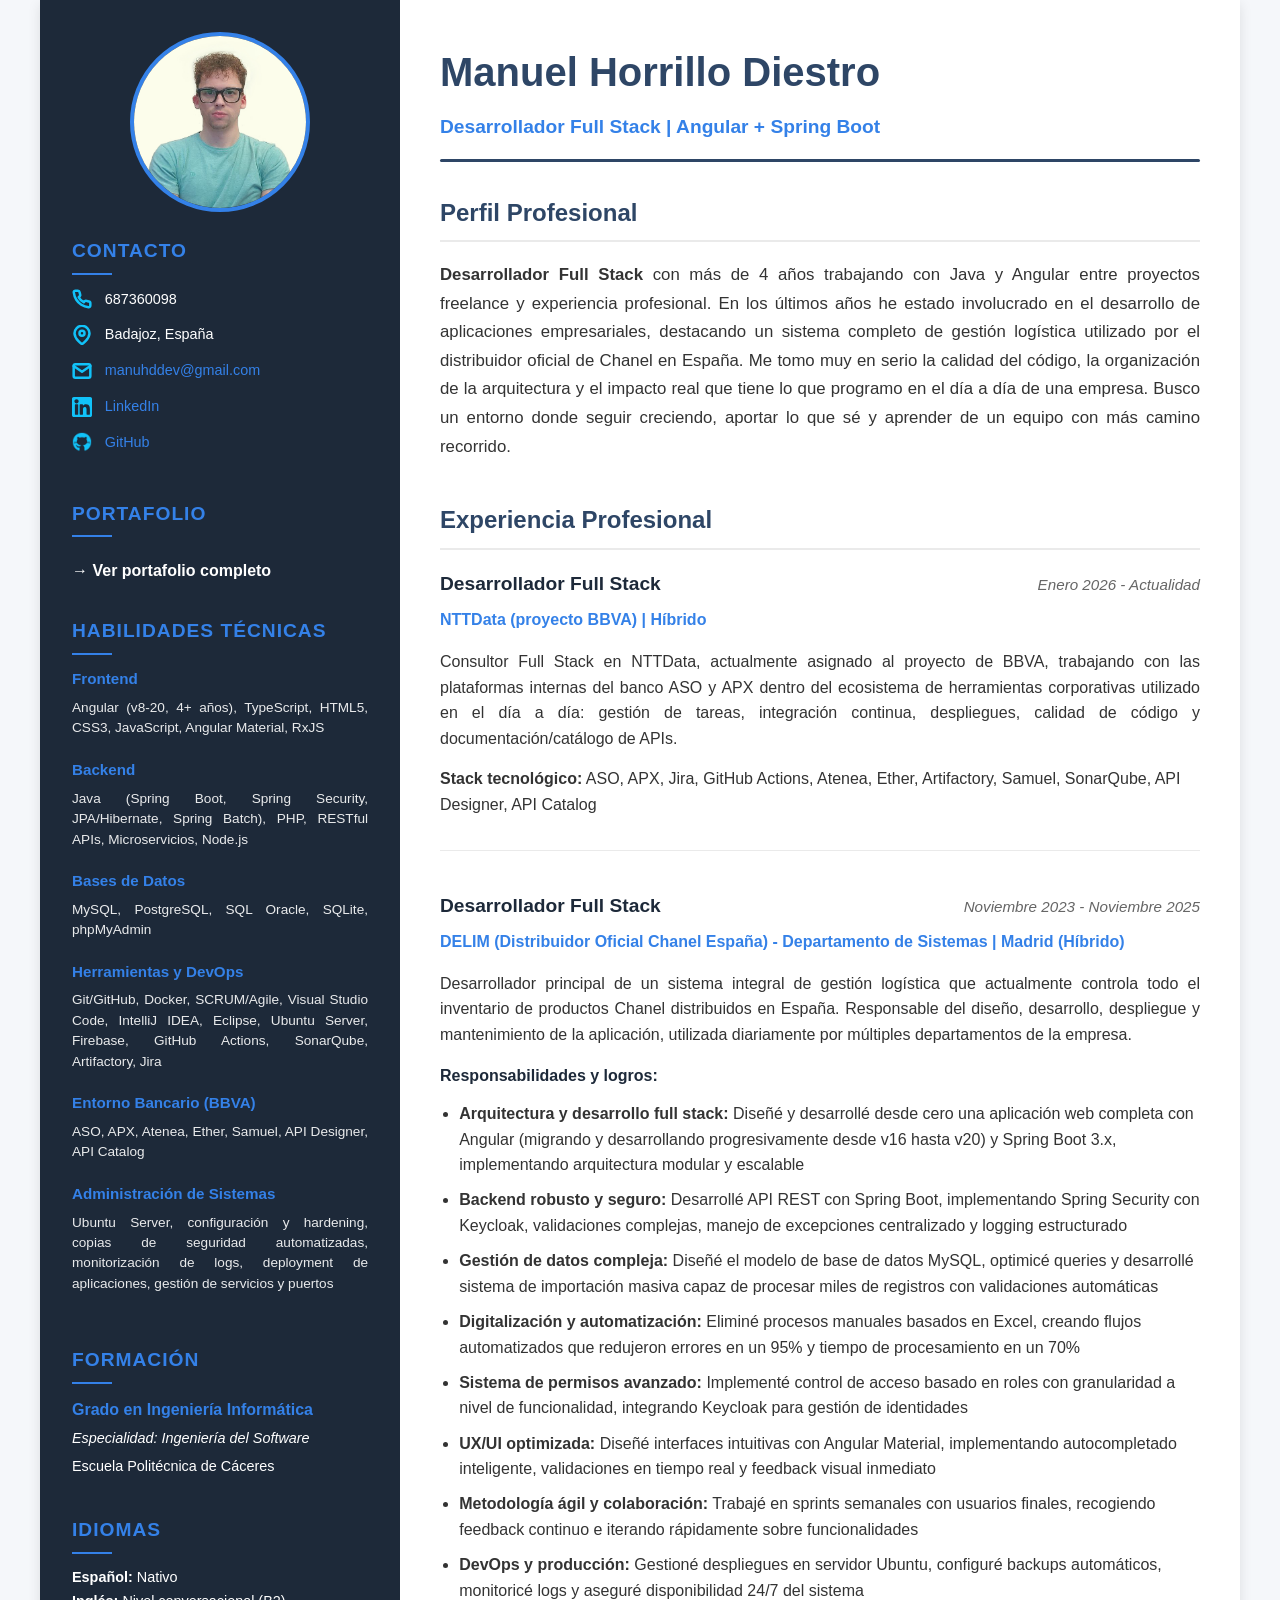
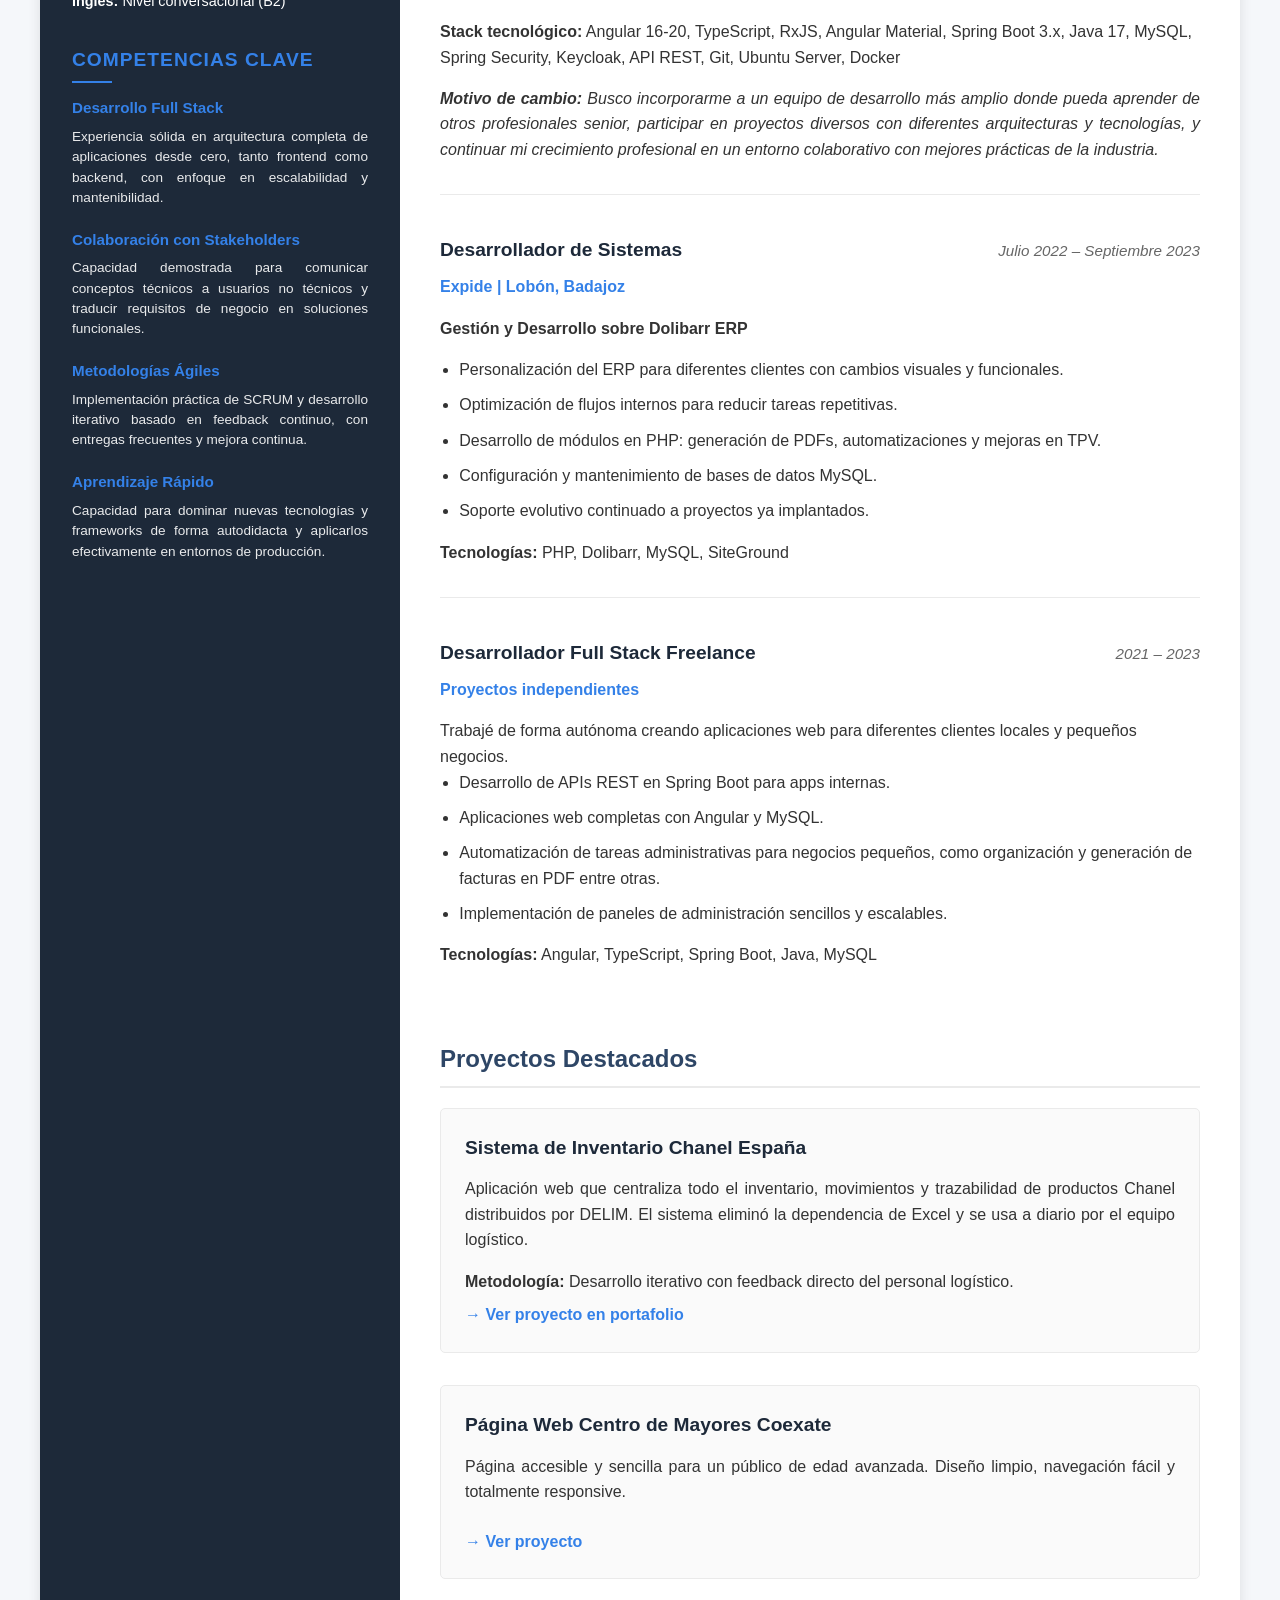
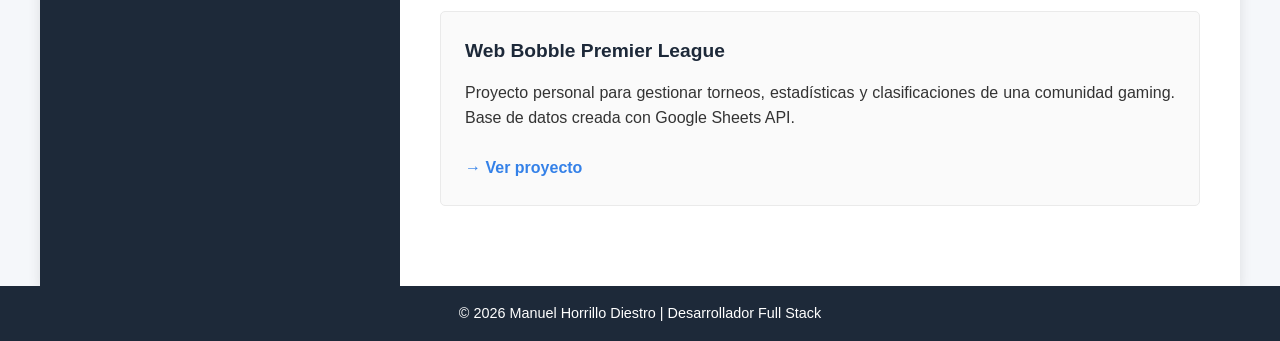
==== index.html @ 4d1f0d3f "chore: añadir experiencia actual en NTTData (proyecto BBVA) Co-Authored-By: Claude Sonnet 5 <noreply" ====
<!DOCTYPE html>
<html lang="es">
<head>
    <meta charset="UTF-8">
    <meta name="viewport" content="width=device-width, initial-scale=1.0">
    <title>Manuel Horrillo Diestro - Desarrollador Full Stack</title>
    <link rel="stylesheet" href="styles.css">
</head>
<body>
    <div class="cv-container">
        <div class="sidebar">
            <img class="profile-img" src="imagenes/perfil.jpg" alt="Manuel Horrillo Diestro">
            
            <div class="sidebar-section">
                <h2 class="sidebar-heading">Contacto</h2>
                <div class="contact-item">
                    <object class="contact-icon" data="iconos/phone.svg" type="image/svg+xml"></object>
                    <span class="contact-text">687360098</span>
                </div>
                <div class="contact-item">
                    <object class="contact-icon" data="iconos/map-pin.svg" type="image/svg+xml"></object>
                    <span class="contact-text">Badajoz, España</span>
                </div>
                <div class="contact-item">
                    <object class="contact-icon" data="iconos/mail.svg" type="image/svg+xml"></object>
                    <a href="mailto:manuhddev@gmail.com" class="contact-text">manuhddev@gmail.com</a>
                </div>
                <div class="contact-item">
                    <object class="contact-icon" data="iconos/linkedin.svg" type="image/svg+xml"></object>
                    <a href="https://www.linkedin.com/in/manuel-horrillo-diestro-52015a373/" class="contact-text" target="_blank">LinkedIn</a>
                </div>
                <div class="contact-item">
                    <object class="contact-icon" data="iconos/icons8-github-50.png"></object>
                    <a href="https://github.com/ManuHDdev" class="contact-text" target="_blank">GitHub</a>
                </div>
                <!-- <div>
                    <a href="luisa.html">Maemia</a>
                </div> -->
            </div>

            <div class="sidebar-section">
                <h2 class="sidebar-heading">Portafolio</h2>
                <a class="portfolio-link" href="https://manuhddev.github.io/Portafolio/" target="_blank">→ Ver portafolio completo</a>
            </div>
            
            <div class="sidebar-section">
                <h2 class="sidebar-heading">Habilidades Técnicas</h2>
                <div class="skill-group">
                    <h4 class="skill-category">Frontend</h4>
                    <p class="skill-list">Angular (v8-20, 4+ años), TypeScript, HTML5, CSS3, JavaScript, Angular Material, RxJS</p>
                </div>
                <div class="skill-group">
                    <h4 class="skill-category">Backend</h4>
                    <p class="skill-list">Java (Spring Boot, Spring Security, JPA/Hibernate, Spring Batch), PHP, RESTful APIs, Microservicios, Node.js</p>
                </div>
                <div class="skill-group">
                    <h4 class="skill-category">Bases de Datos</h4>
                    <p class="skill-list">MySQL, PostgreSQL, SQL Oracle, SQLite, phpMyAdmin</p>
                </div>
                <div class="skill-group">
                    <h4 class="skill-category">Herramientas y DevOps</h4>
                    <p class="skill-list">Git/GitHub, Docker, SCRUM/Agile, Visual Studio Code, IntelliJ IDEA, Eclipse, Ubuntu Server, Firebase, GitHub Actions, SonarQube, Artifactory, Jira</p>
                </div>
                <div class="skill-group">
                    <h4 class="skill-category">Entorno Bancario (BBVA)</h4>
                    <p class="skill-list">ASO, APX, Atenea, Ether, Samuel, API Designer, API Catalog</p>
                </div>
                <div class="skill-group">
                    <h4 class="skill-category">Administración de Sistemas</h4>
                    <p class="skill-list">Ubuntu Server, configuración y hardening, copias de seguridad automatizadas, monitorización de logs, deployment de aplicaciones, gestión de servicios y puertos</p>
                </div>
            </div>
            
            <div class="sidebar-section">
                <h2 class="sidebar-heading">Formación</h2>
                <h4 class="education-title">Grado en Ingeniería Informática</h4>
                <p class="education-specialty">Especialidad: Ingeniería del Software</p>
                <p class="education-institution">Escuela Politécnica de Cáceres</p>
                <!-- <p class="education-year">2020 - 2024</p> -->
            </div>
            
            <div class="sidebar-section">
                <h2 class="sidebar-heading">Idiomas</h2>
                <p class="contact-text"><strong>Español:</strong> Nativo</p>
                <p class="contact-text"><strong>Inglés:</strong> Nivel conversacional (B2)</p>
            </div>
            
            <div class="sidebar-section">
                <h2 class="sidebar-heading">Competencias clave</h2>
                <div class="skill-group">
                    <h4 class="skill-category">Desarrollo Full Stack</h4>
                    <p class="skill-list">Experiencia sólida en arquitectura completa de aplicaciones desde cero, tanto frontend como backend, con enfoque en escalabilidad y mantenibilidad.</p>
                </div>
                <div class="skill-group">
                    <h4 class="skill-category">Colaboración con Stakeholders</h4>
                    <p class="skill-list">Capacidad demostrada para comunicar conceptos técnicos a usuarios no técnicos y traducir requisitos de negocio en soluciones funcionales.</p>
                </div>
                <div class="skill-group salto">
                    <h4 class="skill-category">Metodologías Ágiles</h4>
                    <p class="skill-list">Implementación práctica de SCRUM y desarrollo iterativo basado en feedback continuo, con entregas frecuentes y mejora continua.</p>
                </div>
                <div class="skill-group">
                    <h4 class="skill-category">Aprendizaje Rápido</h4>
                    <p class="skill-list">Capacidad para dominar nuevas tecnologías y frameworks de forma autodidacta y aplicarlos efectivamente en entornos de producción.</p>
                </div>
            </div>
        </div>
        
        <div class="main-content">
            <div class="header-section">
                <h1 class="name-title">Manuel Horrillo Diestro</h1>
                <p class="job-title-main">Desarrollador Full Stack | Angular + Spring Boot</p>
                <div class="section-divider"></div>
            </div>
            
            <div class="main-section">
                <h2 class="section-title">Perfil Profesional</h2>
                <p class="profile-description">
                    <strong>Desarrollador Full Stack</strong> con más de 4 años trabajando con Java y Angular entre proyectos freelance y experiencia profesional. 
                    En los últimos años he estado involucrado en el desarrollo de aplicaciones empresariales, destacando un sistema completo de gestión logística utilizado por el distribuidor oficial de Chanel en España.
                    Me tomo muy en serio la calidad del código, la organización de la arquitectura y el impacto real que tiene lo que programo en el día a día de una empresa.
                    Busco un entorno donde seguir creciendo, aportar lo que sé y aprender de un equipo con más camino recorrido.
                </p>
            </div>
            
            <div class="main-section">
                <h2 class="section-title">Experiencia Profesional</h2>

                <div class="job-item">
                    <div class="job-header">
                        <h3 class="job-title">Desarrollador Full Stack</h3>
                        <span class="job-date">Enero 2026 - Actualidad</span>
                    </div>
                    <p class="job-company">NTTData (proyecto BBVA) | Híbrido</p>

                    <div class="job-description">
                        <p style="margin-bottom: 15px; text-align: justify;">
                            Consultor Full Stack en NTTData, actualmente asignado al proyecto de BBVA, trabajando con las plataformas internas del banco ASO y APX
                            dentro del ecosistema de herramientas corporativas utilizado en el día a día: gestión de tareas, integración continua, despliegues,
                            calidad de código y documentación/catálogo de APIs.
                        </p>

                        <div style="margin-top: 15px;">
                            <strong>Stack tecnológico:</strong> ASO, APX, Jira, GitHub Actions, Atenea, Ether, Artifactory, Samuel, SonarQube, API Designer, API Catalog
                        </div>
                    </div>
                </div>

                <div class="job-item">
                    <div class="job-header">
                        <h3 class="job-title">Desarrollador Full Stack</h3>
                        <span class="job-date">Noviembre 2023 - Noviembre 2025</span>
                    </div>
                    <p class="job-company">DELIM (Distribuidor Oficial Chanel España) - Departamento de Sistemas | Madrid (Híbrido)</p>
                    
                    <div class="job-description">
                        <p style="margin-bottom: 15px; text-align: justify;">
                            Desarrollador principal de un sistema integral de gestión logística que actualmente controla todo el inventario 
                            de productos Chanel distribuidos en España. Responsable del diseño, desarrollo, despliegue y mantenimiento 
                            de la aplicación, utilizada diariamente por múltiples departamentos de la empresa.
                        </p>
                        
                        <h4>Responsabilidades y logros:</h4>
                        <ul>
                            <li><strong>Arquitectura y desarrollo full stack:</strong> Diseñé y desarrollé desde cero una aplicación web completa con Angular (migrando y desarrollando progresivamente desde v16 hasta v20) y Spring Boot 3.x, implementando arquitectura modular y escalable</li>
                            <li><strong>Backend robusto y seguro:</strong> Desarrollé API REST con Spring Boot, implementando Spring Security con Keycloak, validaciones complejas, manejo de excepciones centralizado y logging estructurado</li>
                            <li><strong>Gestión de datos compleja:</strong> Diseñé el modelo de base de datos MySQL, optimicé queries y desarrollé sistema de importación masiva capaz de procesar miles de registros con validaciones automáticas</li>
                            <li><strong>Digitalización y automatización:</strong> Eliminé procesos manuales basados en Excel, creando flujos automatizados que redujeron errores en un 95% y tiempo de procesamiento en un 70%</li>
                            <li><strong>Sistema de permisos avanzado:</strong> Implementé control de acceso basado en roles con granularidad a nivel de funcionalidad, integrando Keycloak para gestión de identidades</li>
                            <li><strong>UX/UI optimizada:</strong> Diseñé interfaces intuitivas con Angular Material, implementando autocompletado inteligente, validaciones en tiempo real y feedback visual inmediato</li>
                            <li><strong>Metodología ágil y colaboración:</strong> Trabajé en sprints semanales con usuarios finales, recogiendo feedback continuo e iterando rápidamente sobre funcionalidades</li>
                            <li><strong>DevOps y producción:</strong> Gestioné despliegues en servidor Ubuntu, configuré backups automáticos, monitoricé logs y aseguré disponibilidad 24/7 del sistema</li>
                        </ul>
                        
                        <div style="margin-top: 15px;">
                            <strong>Stack tecnológico:</strong> Angular 16-20, TypeScript, RxJS, Angular Material, Spring Boot 3.x, Java 17, MySQL, 
                            Spring Security, Keycloak, API REST, Git, Ubuntu Server, Docker
                        </div>
                        
                        <p style="margin-top: 15px; font-style: italic; text-align: justify;">
                            <strong>Motivo de cambio:</strong> Busco incorporarme a un equipo de desarrollo más amplio donde pueda aprender de otros profesionales senior, 
                            participar en proyectos diversos con diferentes arquitecturas y tecnologías, y continuar mi crecimiento profesional en un entorno colaborativo 
                            con mejores prácticas de la industria.
                        </p>
                    </div>
                </div>

                

                <!-- EXPIDE -->
                <div class="job-item">
                    <div class="job-header">
                        <h3 class="job-title">Desarrollador de Sistemas</h3>
                        <span class="job-date">Julio 2022 – Septiembre 2023</span>
                    </div>
                    <p class="job-company">Expide | Lobón, Badajoz</p>
                    
                    <h4>Gestión y Desarrollo sobre Dolibarr ERP</h4>
                    <div class="job-description">
                        <ul>
                            <li>Personalización del ERP para diferentes clientes con cambios visuales y funcionales.</li>
                            <li>Optimización de flujos internos para reducir tareas repetitivas.</li>
                            <li>Desarrollo de módulos en PHP: generación de PDFs, automatizaciones y mejoras en TPV.</li>
                            <li>Configuración y mantenimiento de bases de datos MySQL.</li>
                            <li>Soporte evolutivo continuado a proyectos ya implantados.</li>
                        </ul>
                        
                        <p><strong>Tecnologías:</strong> PHP, Dolibarr, MySQL, SiteGround</p>
                    </div>
                </div>

                <!-- FREELANCE -->
                <div class="job-item">
                    <div class="job-header">
                        <h3 class="job-title">Desarrollador Full Stack Freelance</h3>
                        <span class="job-date">2021 – 2023</span>
                    </div>
                    <p class="job-company">Proyectos independientes</p>
                    
                    <div class="job-description">
                        <p>Trabajé de forma autónoma creando aplicaciones web para diferentes clientes locales y pequeños negocios.</p>
                        <ul>
                            <li>Desarrollo de APIs REST en Spring Boot para apps internas.</li>
                            <li>Aplicaciones web completas con Angular y MySQL.</li>
                            <li>Automatización de tareas administrativas para negocios pequeños, como organización y generación de facturas en PDF entre otras.</li>
                            <li>Implementación de paneles de administración sencillos y escalables.</li>
                        </ul>
                        
                        <p><strong>Tecnologías:</strong> Angular, TypeScript, Spring Boot, Java, MySQL</p>
                    </div>
                </div>
            </div>
            
            <div class="main-section">
                <h2 class="section-title">Proyectos Destacados</h2>
                
                <div class="project-item">
                    <h3 class="project-title">Sistema de Inventario Chanel España</h3>
                    <p class="project-description">
                        Aplicación web que centraliza todo el inventario, movimientos y trazabilidad de productos Chanel distribuidos por DELIM. 
                        El sistema eliminó la dependencia de Excel y se usa a diario por el equipo logístico.
                    </p>
                    <p>
                        <strong>Metodología:</strong> Desarrollo iterativo con feedback directo del personal logístico.
                    </p>
                    <a class="project-link" href="https://manuhddev.github.io/Portafolio/" target="_blank">→ Ver proyecto en portafolio</a>
                </div>
                
                <div class="project-item">
                    <h3 class="project-title">Página Web Centro de Mayores Coexate</h3>
                    <p class="project-description">
                        Página accesible y sencilla para un público de edad avanzada. Diseño limpio, navegación fácil y totalmente responsive.
                    </p>
                    <a class="project-link" href="https://coexate.web.app/" target="_blank">→ Ver proyecto</a>
                </div>
                
                <div class="project-item">
                    <h3 class="project-title">Web Bobble Premier League</h3>
                    <p class="project-description">
                        Proyecto personal para gestionar torneos, estadísticas y clasificaciones de una comunidad gaming. 
                        Base de datos creada con Google Sheets API.
                    </p>
                    <a class="project-link" href="https://bobblepremierleagueoficial.web.app" target="_blank">→ Ver proyecto</a>
                </div>
            </div>
        </div>
    </div>
    
    <div class="footer">
        <p>&copy; <script>document.write(new Date().getFullYear());</script> Manuel Horrillo Diestro | Desarrollador Full Stack</p>
    </div>
</body>
</html>
---- styles.css ----
/* Variables para colores y fuentes */
:root {
    --primary-color: #1d2939;
    --secondary-color: #3481e8;
    --text-color: #333;
    --light-text: #fff;
    --gray-text: #666;
    --accent-color: #2e4666;
    --highlight-bg: #e6f3ff;
    --highlight-border: #b3d9ff;
    --success-color: #22c55e;
    --border-radius: 5px;
    --box-shadow: 0 4px 12px rgba(0, 0, 0, 0.1);
    --light-shadow: 0 2px 8px rgba(0, 0, 0, 0.05);
    --transition: all 0.3s ease;
}

/* Reset básico */
* {
    margin: 0;
    padding: 0;
    box-sizing: border-box;
}

body {
    font-family: 'Segoe UI', Arial, sans-serif;
    line-height: 1.6;
    background-color: #f5f7fa;
    color: var(--text-color);
}

img {
    max-width: 100%;
    height: auto;
}

a {
    text-decoration: none;
    color: var(--secondary-color);
    transition: var(--transition);
}

a:hover {
    opacity: 0.8;
}

/* Estructura principal */
.cv-container {
    display: flex;
    flex-direction: row;
    max-width: 1200px;
    margin: 0 auto;
    background-color: white;
    box-shadow: var(--box-shadow);
}

/* Sidebar */
.sidebar {
    width: 30%;
    background-color: var(--primary-color);
    padding: 2rem;
    color: var(--light-text);
    display: flex;
    flex-direction: column;
    align-items: center;
}

.profile-img {
    width: 180px;
    height: 180px;
    border-radius: 50%;
    border: 4px solid var(--secondary-color);
    margin-bottom: 1.5rem;
    object-fit: cover;
}

.sidebar-section {
    width: 100%;
    margin-bottom: 2rem;
    text-align: justify;
}

.sidebar-heading {
    color: var(--secondary-color);
    font-size: 1.2rem;
    font-weight: bold;
    margin-bottom: 0.8rem;
    letter-spacing: 1px;
    text-transform: uppercase;
    position: relative;
    padding-bottom: 0.5rem;
}

.sidebar-heading::after {
    content: '';
    position: absolute;
    bottom: 0;
    left: 0;
    width: 40px;
    height: 2px;
    background-color: var(--secondary-color);
}

.contact-item {
    display: flex;
    align-items: center;
    margin-bottom: 0.8rem;
}

.contact-icon {
    width: 20px;
    height: 20px;
    margin-right: 0.8rem;
    /* Tinte azul/cian para iconos del bloque de contacto */
    filter: brightness(0) saturate(100%) invert(60%) sepia(86%) saturate(1487%) hue-rotate(156deg) brightness(97%) contrast(101%);
}

.contact-text {
    font-size: 0.9rem;
}

/* Habilidades técnicas mejoradas */
.skill-group {
    margin-bottom: 1.2rem;
}

.skill-category {
    color: var(--secondary-color);
    font-size: 0.95rem;
    font-weight: bold;
    margin-bottom: 0.4rem;
    display: block;
}

.skill-list {
    font-size: 0.85rem;
    line-height: 1.5;
    color: rgba(255, 255, 255, 0.9);
}

/* Formación mejorada */
.education-title {
    color: var(--secondary-color);
    font-size: 1rem;
    font-weight: bold;
    margin-bottom: 0.3rem;
}

.education-specialty {
    font-size: 0.9rem;
    margin-bottom: 0.3rem;
    font-style: italic;
}

.education-institution {
    font-size: 0.9rem;
    margin-bottom: 0.3rem;
}

.education-year {
    font-size: 0.9rem;
    color: var(--secondary-color);
    font-weight: bold;
}

/* Contenido principal */
.main-content {
    width: 70%;
    padding: 2.5rem;
}

.header-section {
    margin-bottom: 2rem;
}

.name-title {
    font-size: 2.5rem;
    color: var(--accent-color);
    margin-bottom: 0.5rem;
    font-weight: bold;
}

.job-title-main {
    font-size: 1.2rem;
    color: var(--secondary-color);
    font-weight: 600;
    margin-bottom: 1rem;
}

.section-divider {
    height: 3px;
    background-color: var(--accent-color);
    margin: 0.8rem 0 1.5rem 0;
    width: 100%;
    border-radius: var(--border-radius);
}

.main-section {
    margin-bottom: 2.5rem;
}

.section-title {
    font-size: 1.5rem;
    color: var(--accent-color);
    margin-bottom: 1.2rem;
    position: relative;
    padding-bottom: 0.5rem;
    border-bottom: 2px solid #eaeaea;
    font-weight: bold;
}

/* Perfil profesional */
.profile-description {
    font-size: 1.05em;
    line-height: 1.7;
    text-align: justify;
}

/* Experiencia profesional mejorada */
.job-item {
    margin-bottom: 2.5rem;
    padding-bottom: 2rem;
    border-bottom: 1px solid #eaeaea;
}

.job-item:last-child {
    border-bottom: none;
}

.highlighted-job {
    background-color: var(--highlight-bg);
    padding: 1.5rem;
    border-radius: var(--border-radius);
    border-left: 4px solid var(--secondary-color);
    position: relative;
}

.job-header {
    display: flex;
    justify-content: space-between;
    align-items: baseline;
    margin-bottom: 0.5rem;
}

.job-title {
    font-size: 1.2rem;
    font-weight: bold;
    color: var(--primary-color);
}

.job-date {
    color: var(--gray-text);
    font-style: italic;
    font-size: 0.95rem;
}

.job-company {
    font-weight: 600;
    color: var(--secondary-color);
    margin-bottom: 1rem;
}

.portfolio-link {
    color: var(--light-text);
    font-weight: 600;
    margin-top: 0.5rem;
    display: inline-block;
}

/* Highlight del proyecto */
.project-highlight {
    background-color: rgba(34, 197, 94, 0.1);
    border: 1px solid rgba(34, 197, 94, 0.3);
    border-radius: var(--border-radius);
    padding: 1rem;
    margin: 1rem 0;
}

.project-name {
    color: var(--success-color);
    font-size: 1.1rem;
    font-weight: bold;
    margin-bottom: 0.3rem;
}

.project-status {
    font-size: 0.85rem;
    color: var(--success-color);
    font-weight: 600;
}

.job-description {
    margin-top: 1rem;
}

.job-description h4 {
    color: var(--primary-color);
    margin-bottom: 0.8rem;
    font-size: 1rem;
}

.job-description ul {
    padding-left: 1.2rem;
    margin-bottom: 1rem;
}

.job-description li {
    margin-bottom: 0.6rem;
    line-height: 1.6;
}

.tech-used {
    margin-top: 1rem;
    padding-top: 1rem;
    border-top: 1px solid #ddd;
    font-style: italic;
    color: var(--gray-text);
}

/* Proyectos destacados */
.project-item {
    margin-bottom: 2rem;
    padding: 1.5rem;
    border: 1px solid #eaeaea;
    border-radius: var(--border-radius);
    background-color: #fafafa;
}

.featured-project {
    border-color: var(--success-color);
    background-color: rgba(34, 197, 94, 0.05);
    position: relative;
}

.project-title {
    font-weight: bold;
    font-size: 1.2rem;
    margin-bottom: 0.8rem;
    color: var(--primary-color);
}

.production-badge {
    display: inline-block;
    background-color: var(--success-color);
    color: white;
    padding: 0.2rem 0.8rem;
    border-radius: 15px;
    font-size: 0.8rem;
    font-weight: bold;
    margin-bottom: 1rem;
}

.project-description {
    margin-bottom: 1rem;
    line-height: 1.6;
    text-align: justify;
}

.project-collaboration {
    margin-bottom: 1rem;
    padding: 0.8rem;
    background-color: rgba(52, 129, 232, 0.05);
    border-left: 3px solid var(--secondary-color);
    border-radius: 0 var(--border-radius) var(--border-radius) 0;
}

.project-tech-note {
    margin-bottom: 1rem;
    font-style: italic;
    color: var(--gray-text);
}

.project-link {
    display: inline-block;
    color: var(--secondary-color);
    font-weight: 600;
    margin-top: 0.5rem;
}

.project-link:hover {
    color: var(--accent-color);
}

/* Competencias clave */
.competencies-list {
    display: grid;
    grid-template-columns: repeat(auto-fit, minmax(280px, 1fr));
    gap: 1.5rem;
    margin-top: 1rem;
}

.competency-item {
    padding: 1.2rem;
    border: 1px solid #eaeaea;
    border-radius: var(--border-radius);
    background-color: #fafafa;
}

.competency-item h4 {
    color: var(--primary-color);
    margin-bottom: 0.6rem;
    font-size: 1rem;
}

.competency-item p {
    font-size: 0.9rem;
    line-height: 1.5;
    color: var(--gray-text);
}

.footer {
    background-color: var(--primary-color);
    color: var(--light-text);
    text-align: center;
    padding: 1rem;
    font-size: 0.9rem;
}

/* Responsive design */
@media (max-width: 900px) {
    .cv-container {
        flex-direction: column;
    }

    .sidebar,
    .main-content {
        width: 100%;
    }

    .sidebar {
        padding-bottom: 1rem;
    }

    .profile-img {
        width: 150px;
        height: 150px;
    }

    .main-content {
        padding: 1.5rem;
    }

    .name-title {
        font-size: 2rem;
    }

    .job-header {
        flex-direction: column;
        align-items: flex-start;
    }

    .job-date {
        margin-top: 0.3rem;
    }

    .competencies-list {
        grid-template-columns: 1fr;
    }
}

@media print {
    /* .salto {
        margin-top: 2rem;
        page-break-before: always;
    } */
}
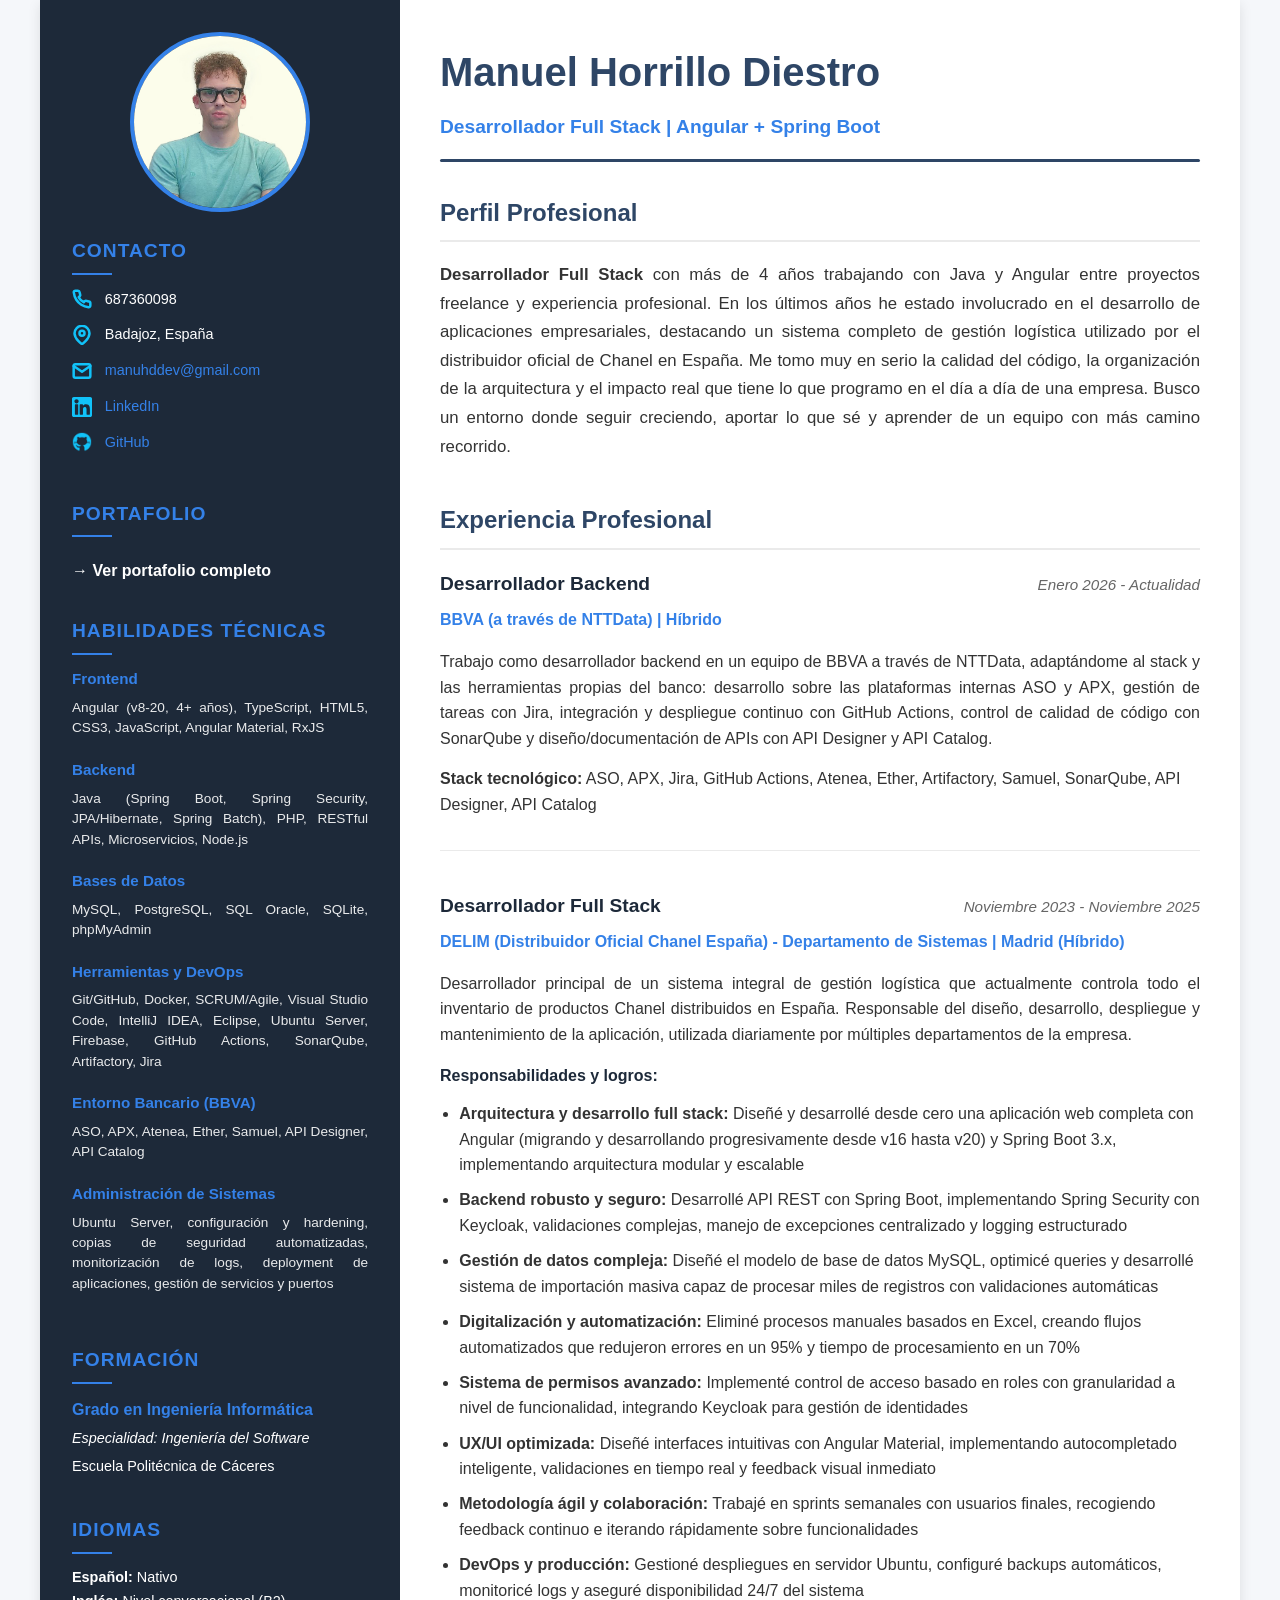
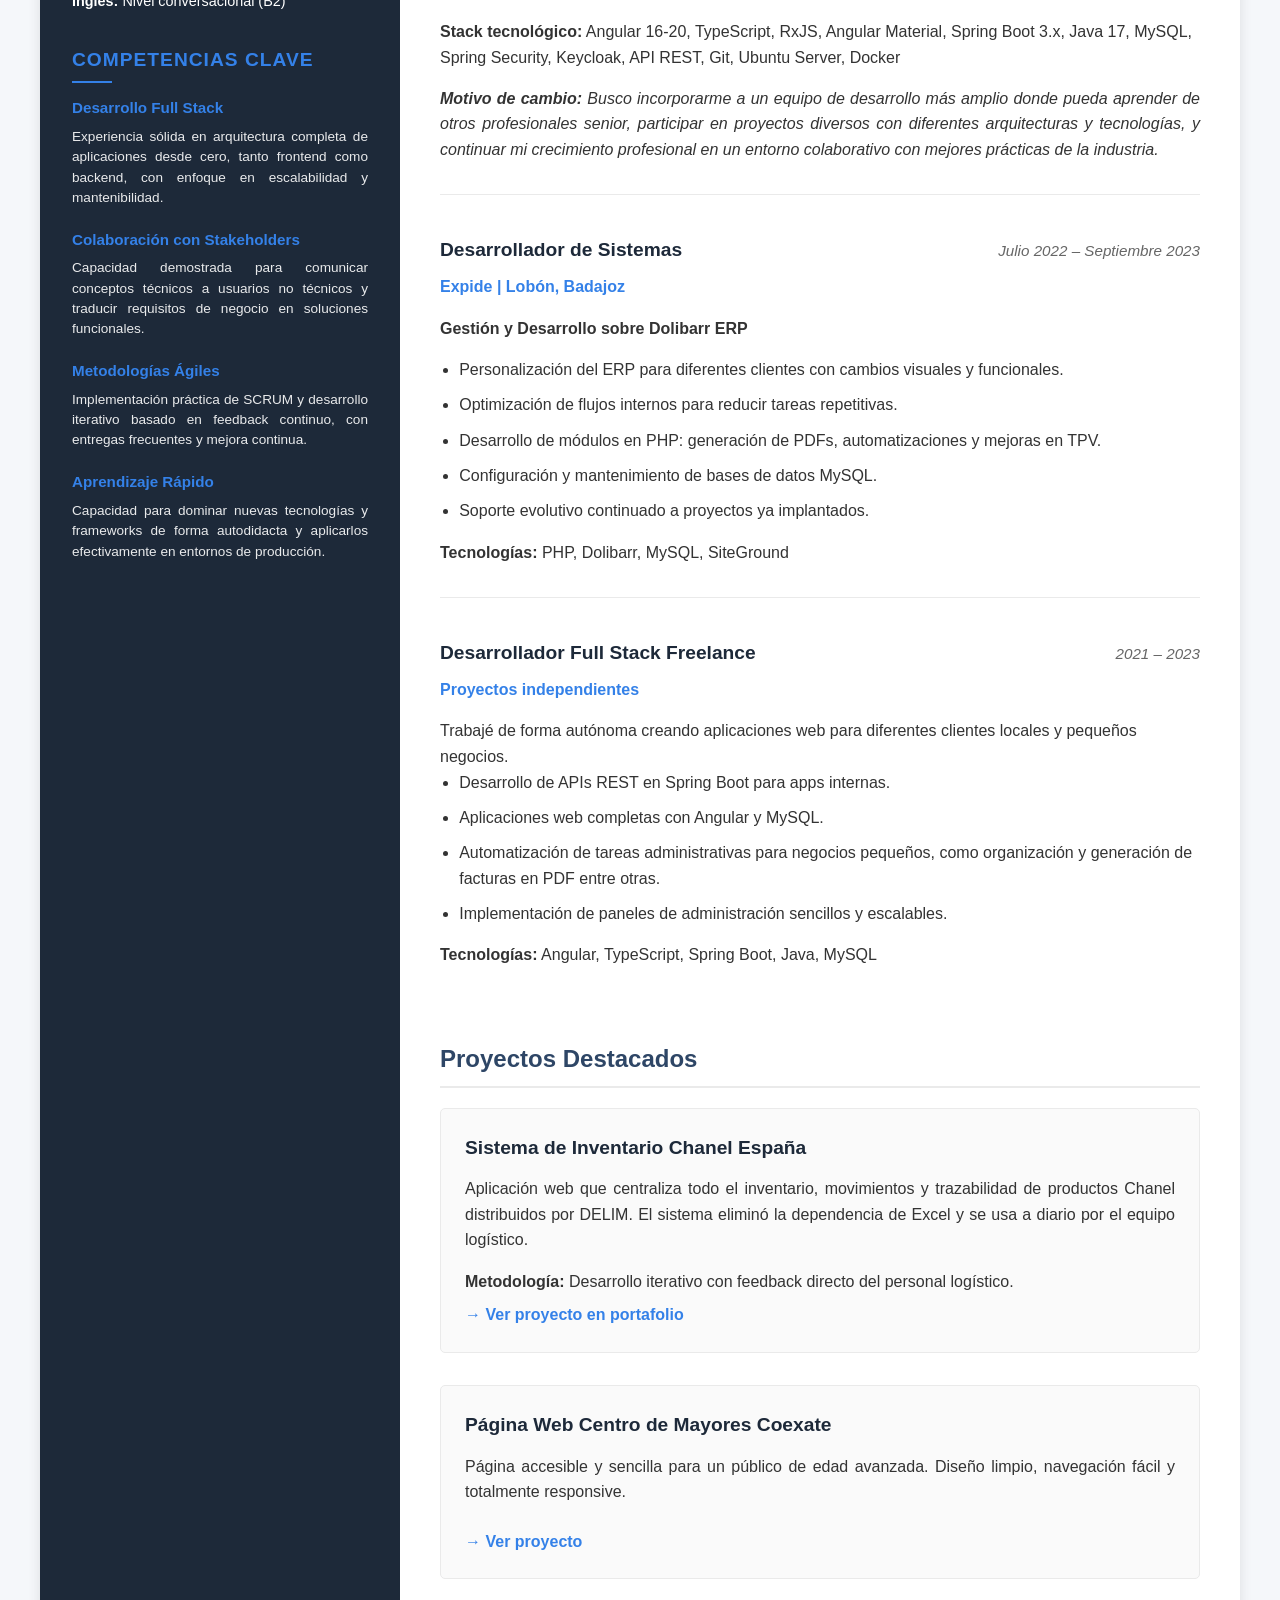
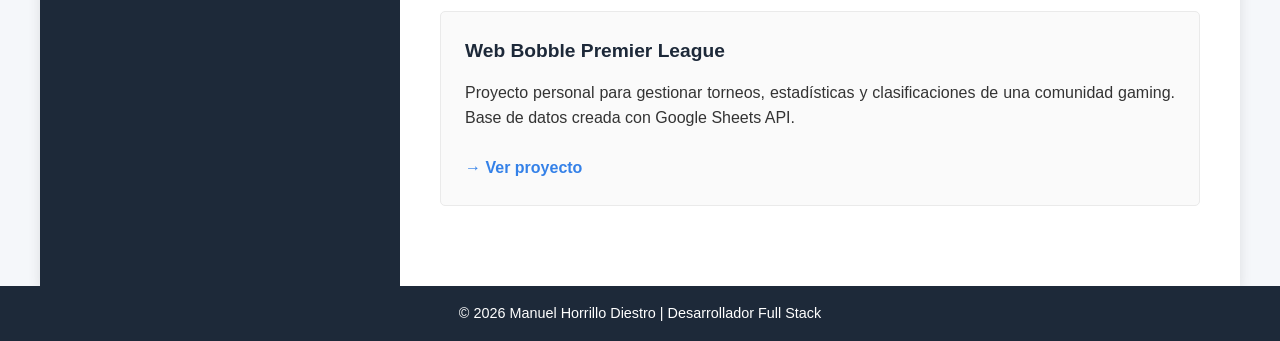
==== commit e6d8675f: "fix: naturalizar descripción de la experiencia en BBVA Co-Authored-By: Claude Sonnet 5 <noreply@anth" ====
--- a/index.html
+++ b/index.html
@@ -128,16 +128,16 @@
 
                 <div class="job-item">
                     <div class="job-header">
-                        <h3 class="job-title">Desarrollador Full Stack</h3>
+                        <h3 class="job-title">Desarrollador Backend</h3>
                         <span class="job-date">Enero 2026 - Actualidad</span>
                     </div>
-                    <p class="job-company">NTTData (proyecto BBVA) | Híbrido</p>
+                    <p class="job-company">BBVA (a través de NTTData) | Híbrido</p>
 
                     <div class="job-description">
                         <p style="margin-bottom: 15px; text-align: justify;">
-                            Consultor Full Stack en NTTData, actualmente asignado al proyecto de BBVA, trabajando con las plataformas internas del banco ASO y APX
-                            dentro del ecosistema de herramientas corporativas utilizado en el día a día: gestión de tareas, integración continua, despliegues,
-                            calidad de código y documentación/catálogo de APIs.
+                            Trabajo como desarrollador backend en un equipo de BBVA a través de NTTData, adaptándome al stack y las herramientas propias
+                            del banco: desarrollo sobre las plataformas internas ASO y APX, gestión de tareas con Jira, integración y despliegue continuo
+                            con GitHub Actions, control de calidad de código con SonarQube y diseño/documentación de APIs con API Designer y API Catalog.
                         </p>
 
                         <div style="margin-top: 15px;">
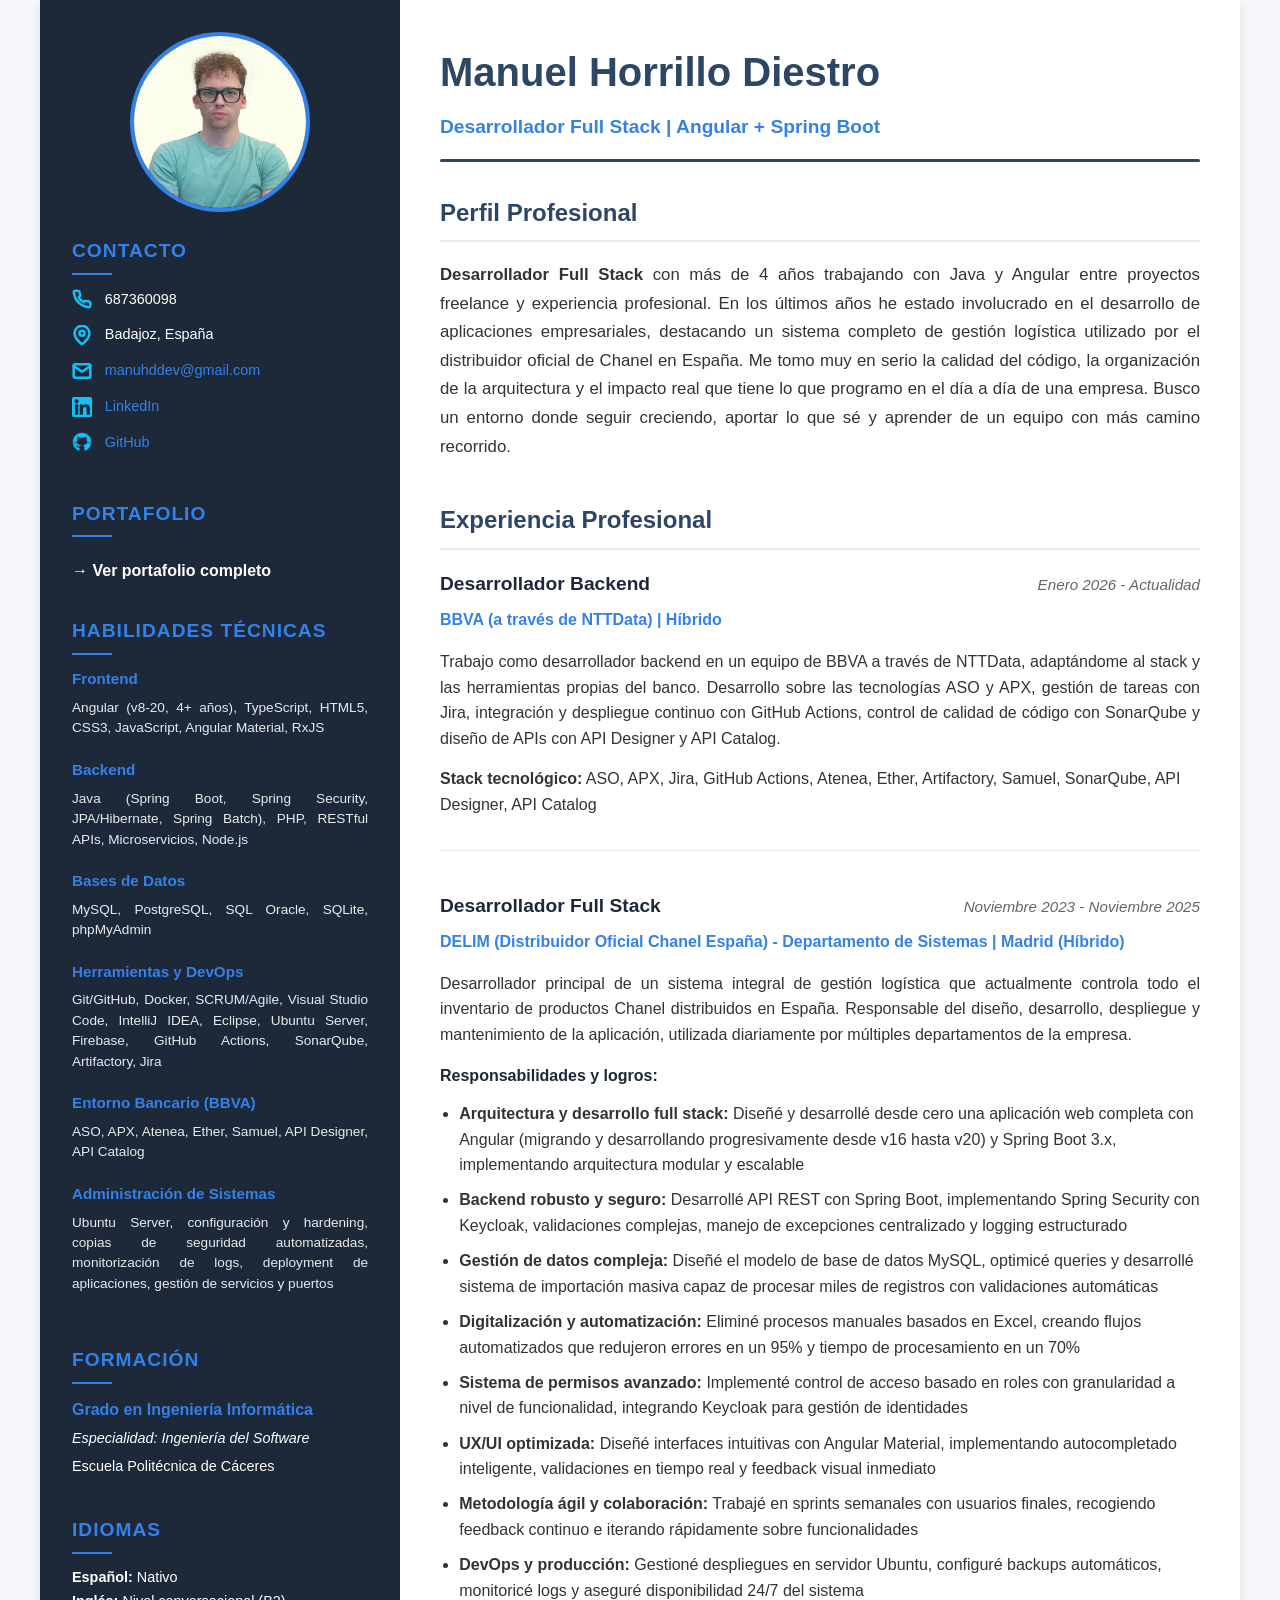
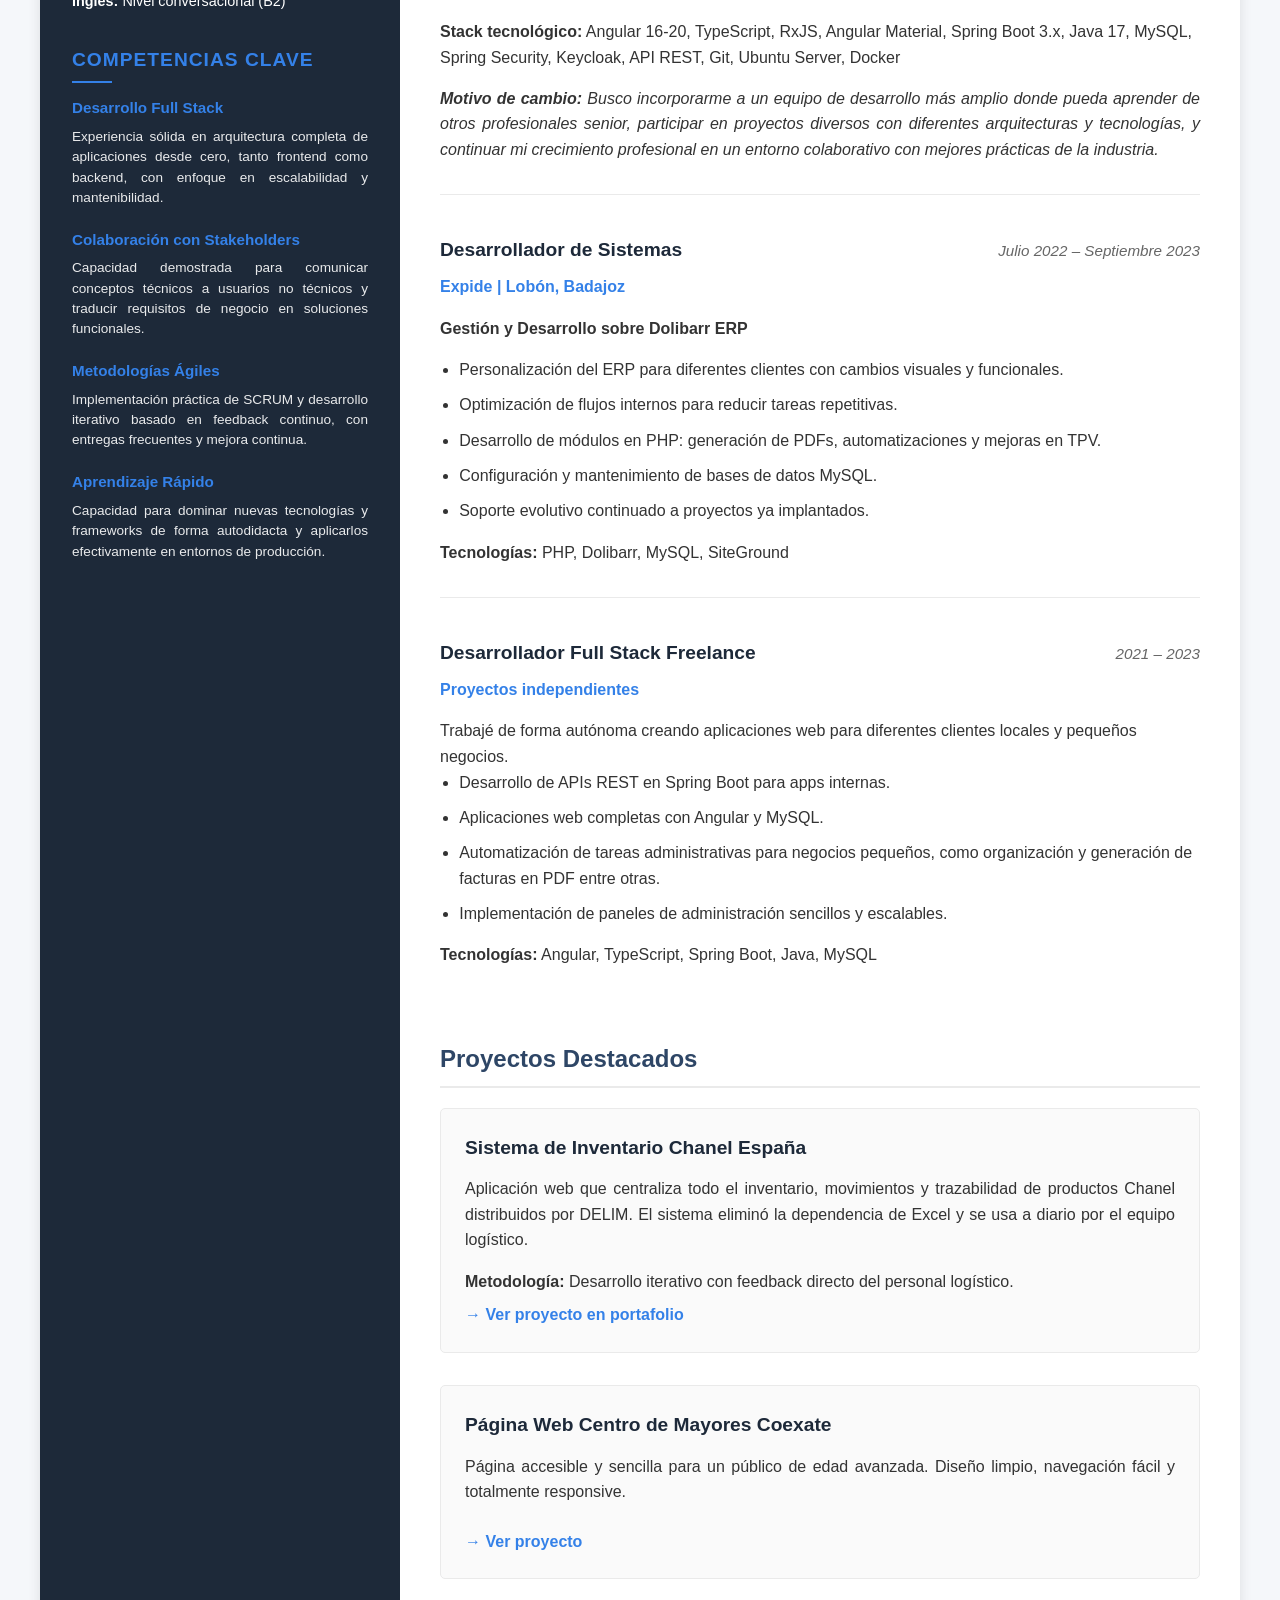
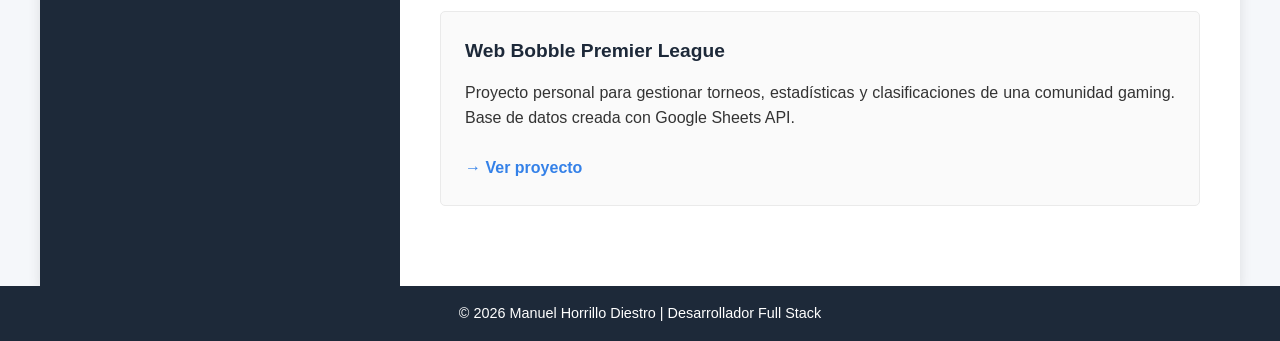
==== commit 98cc13a6: "Update index.html" ====
--- a/index.html
+++ b/index.html
@@ -136,8 +136,8 @@
                     <div class="job-description">
                         <p style="margin-bottom: 15px; text-align: justify;">
                             Trabajo como desarrollador backend en un equipo de BBVA a través de NTTData, adaptándome al stack y las herramientas propias
-                            del banco: desarrollo sobre las plataformas internas ASO y APX, gestión de tareas con Jira, integración y despliegue continuo
-                            con GitHub Actions, control de calidad de código con SonarQube y diseño/documentación de APIs con API Designer y API Catalog.
+                            del banco. Desarrollo sobre las tecnologías ASO y APX, gestión de tareas con Jira, integración y despliegue continuo
+                            con GitHub Actions, control de calidad de código con SonarQube y diseño de APIs con API Designer y API Catalog.
                         </p>
 
                         <div style="margin-top: 15px;">
@@ -270,4 +270,4 @@
         <p>&copy; <script>document.write(new Date().getFullYear());</script> Manuel Horrillo Diestro | Desarrollador Full Stack</p>
     </div>
 </body>
-</html>+</html>
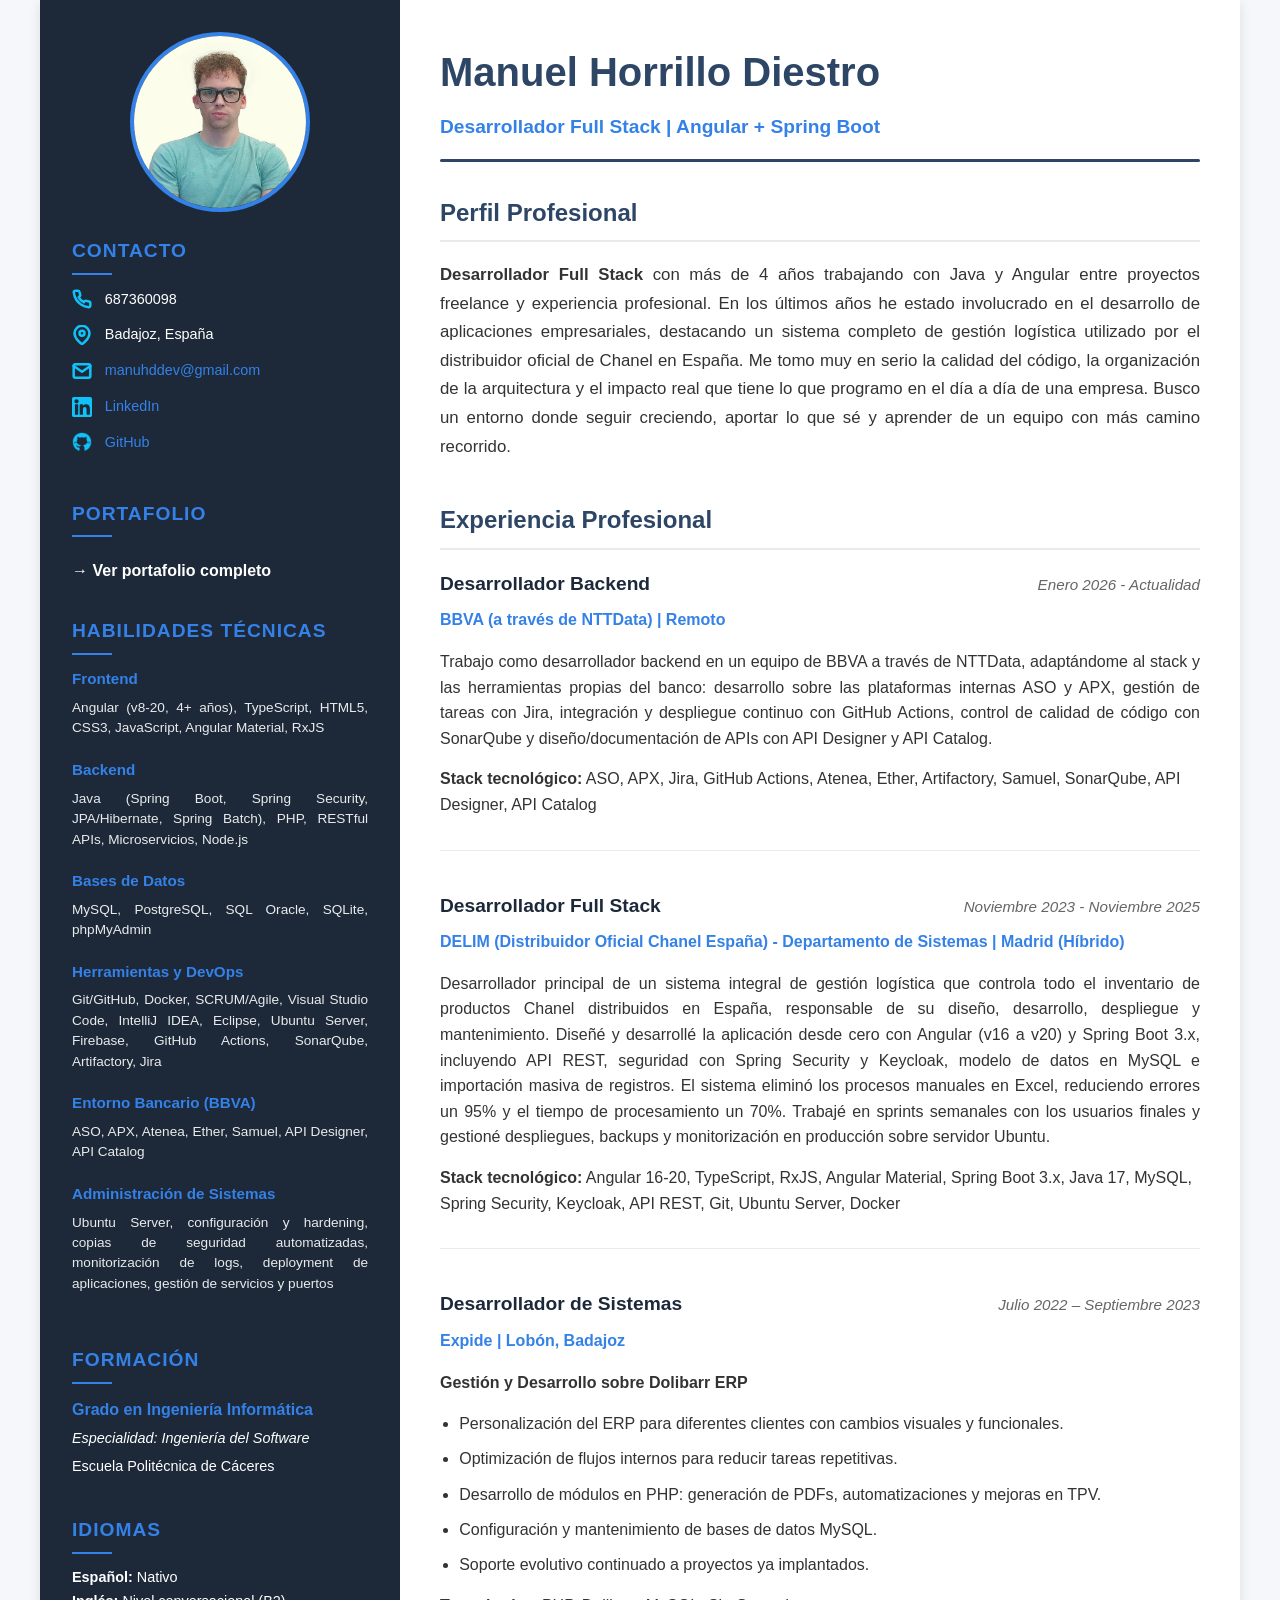
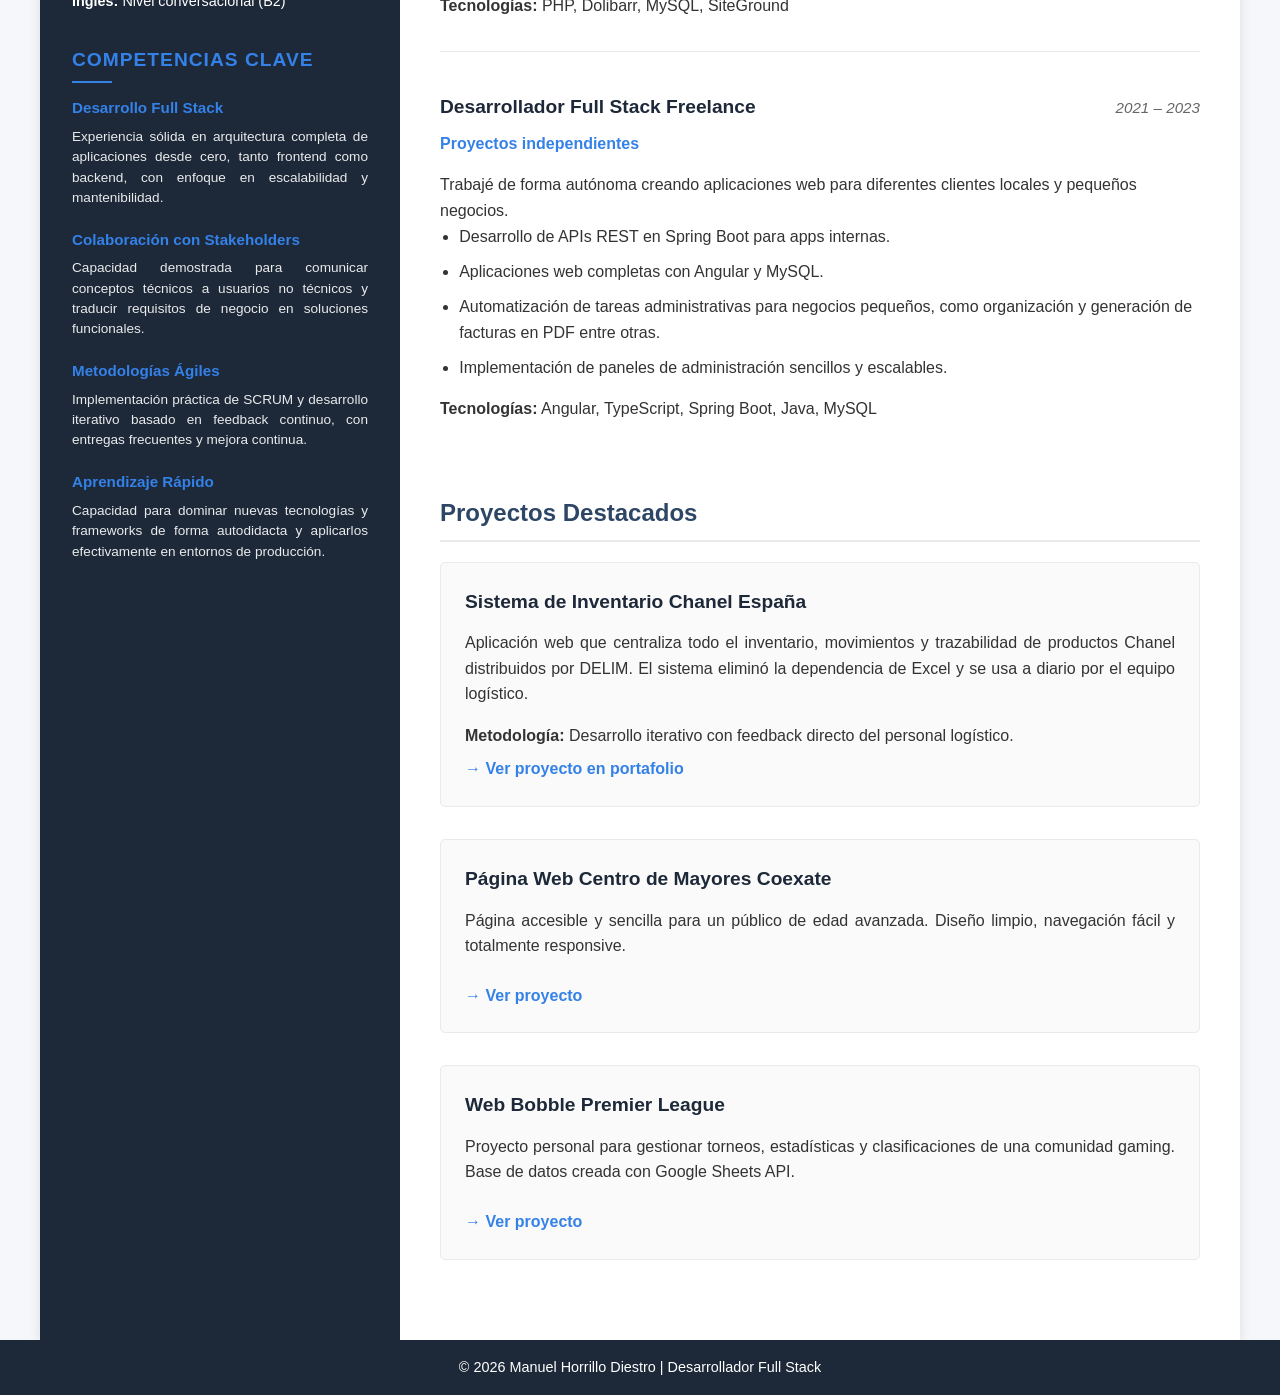
==== commit 8968a5c3: "fix: acortar experiencia en DELIM y ajustar texto de BBVA/NTTData Co-Authored-By: Claude Sonnet 5 <n" ====
--- a/index.html
+++ b/index.html
@@ -131,13 +131,13 @@
                         <h3 class="job-title">Desarrollador Backend</h3>
                         <span class="job-date">Enero 2026 - Actualidad</span>
                     </div>
-                    <p class="job-company">BBVA (a través de NTTData) | Híbrido</p>
+                    <p class="job-company">BBVA (a través de NTTData) | Remoto</p>
 
                     <div class="job-description">
                         <p style="margin-bottom: 15px; text-align: justify;">
                             Trabajo como desarrollador backend en un equipo de BBVA a través de NTTData, adaptándome al stack y las herramientas propias
-                            del banco. Desarrollo sobre las tecnologías ASO y APX, gestión de tareas con Jira, integración y despliegue continuo
-                            con GitHub Actions, control de calidad de código con SonarQube y diseño de APIs con API Designer y API Catalog.
+                            del banco: desarrollo sobre las plataformas internas ASO y APX, gestión de tareas con Jira, integración y despliegue continuo
+                            con GitHub Actions, control de calidad de código con SonarQube y diseño/documentación de APIs con API Designer y API Catalog.
                         </p>
 
                         <div style="margin-top: 15px;">
@@ -155,33 +155,18 @@
                     
                     <div class="job-description">
                         <p style="margin-bottom: 15px; text-align: justify;">
-                            Desarrollador principal de un sistema integral de gestión logística que actualmente controla todo el inventario 
-                            de productos Chanel distribuidos en España. Responsable del diseño, desarrollo, despliegue y mantenimiento 
-                            de la aplicación, utilizada diariamente por múltiples departamentos de la empresa.
+                            Desarrollador principal de un sistema integral de gestión logística que controla todo el inventario de productos Chanel
+                            distribuidos en España, responsable de su diseño, desarrollo, despliegue y mantenimiento. Diseñé y desarrollé la aplicación
+                            desde cero con Angular (v16 a v20) y Spring Boot 3.x, incluyendo API REST, seguridad con Spring Security y Keycloak, modelo
+                            de datos en MySQL e importación masiva de registros. El sistema eliminó los procesos manuales en Excel, reduciendo errores
+                            un 95% y el tiempo de procesamiento un 70%. Trabajé en sprints semanales con los usuarios finales y gestioné despliegues,
+                            backups y monitorización en producción sobre servidor Ubuntu.
                         </p>
-                        
-                        <h4>Responsabilidades y logros:</h4>
-                        <ul>
-                            <li><strong>Arquitectura y desarrollo full stack:</strong> Diseñé y desarrollé desde cero una aplicación web completa con Angular (migrando y desarrollando progresivamente desde v16 hasta v20) y Spring Boot 3.x, implementando arquitectura modular y escalable</li>
-                            <li><strong>Backend robusto y seguro:</strong> Desarrollé API REST con Spring Boot, implementando Spring Security con Keycloak, validaciones complejas, manejo de excepciones centralizado y logging estructurado</li>
-                            <li><strong>Gestión de datos compleja:</strong> Diseñé el modelo de base de datos MySQL, optimicé queries y desarrollé sistema de importación masiva capaz de procesar miles de registros con validaciones automáticas</li>
-                            <li><strong>Digitalización y automatización:</strong> Eliminé procesos manuales basados en Excel, creando flujos automatizados que redujeron errores en un 95% y tiempo de procesamiento en un 70%</li>
-                            <li><strong>Sistema de permisos avanzado:</strong> Implementé control de acceso basado en roles con granularidad a nivel de funcionalidad, integrando Keycloak para gestión de identidades</li>
-                            <li><strong>UX/UI optimizada:</strong> Diseñé interfaces intuitivas con Angular Material, implementando autocompletado inteligente, validaciones en tiempo real y feedback visual inmediato</li>
-                            <li><strong>Metodología ágil y colaboración:</strong> Trabajé en sprints semanales con usuarios finales, recogiendo feedback continuo e iterando rápidamente sobre funcionalidades</li>
-                            <li><strong>DevOps y producción:</strong> Gestioné despliegues en servidor Ubuntu, configuré backups automáticos, monitoricé logs y aseguré disponibilidad 24/7 del sistema</li>
-                        </ul>
-                        
+
                         <div style="margin-top: 15px;">
-                            <strong>Stack tecnológico:</strong> Angular 16-20, TypeScript, RxJS, Angular Material, Spring Boot 3.x, Java 17, MySQL, 
+                            <strong>Stack tecnológico:</strong> Angular 16-20, TypeScript, RxJS, Angular Material, Spring Boot 3.x, Java 17, MySQL,
                             Spring Security, Keycloak, API REST, Git, Ubuntu Server, Docker
                         </div>
-                        
-                        <p style="margin-top: 15px; font-style: italic; text-align: justify;">
-                            <strong>Motivo de cambio:</strong> Busco incorporarme a un equipo de desarrollo más amplio donde pueda aprender de otros profesionales senior, 
-                            participar en proyectos diversos con diferentes arquitecturas y tecnologías, y continuar mi crecimiento profesional en un entorno colaborativo 
-                            con mejores prácticas de la industria.
-                        </p>
                     </div>
                 </div>
 
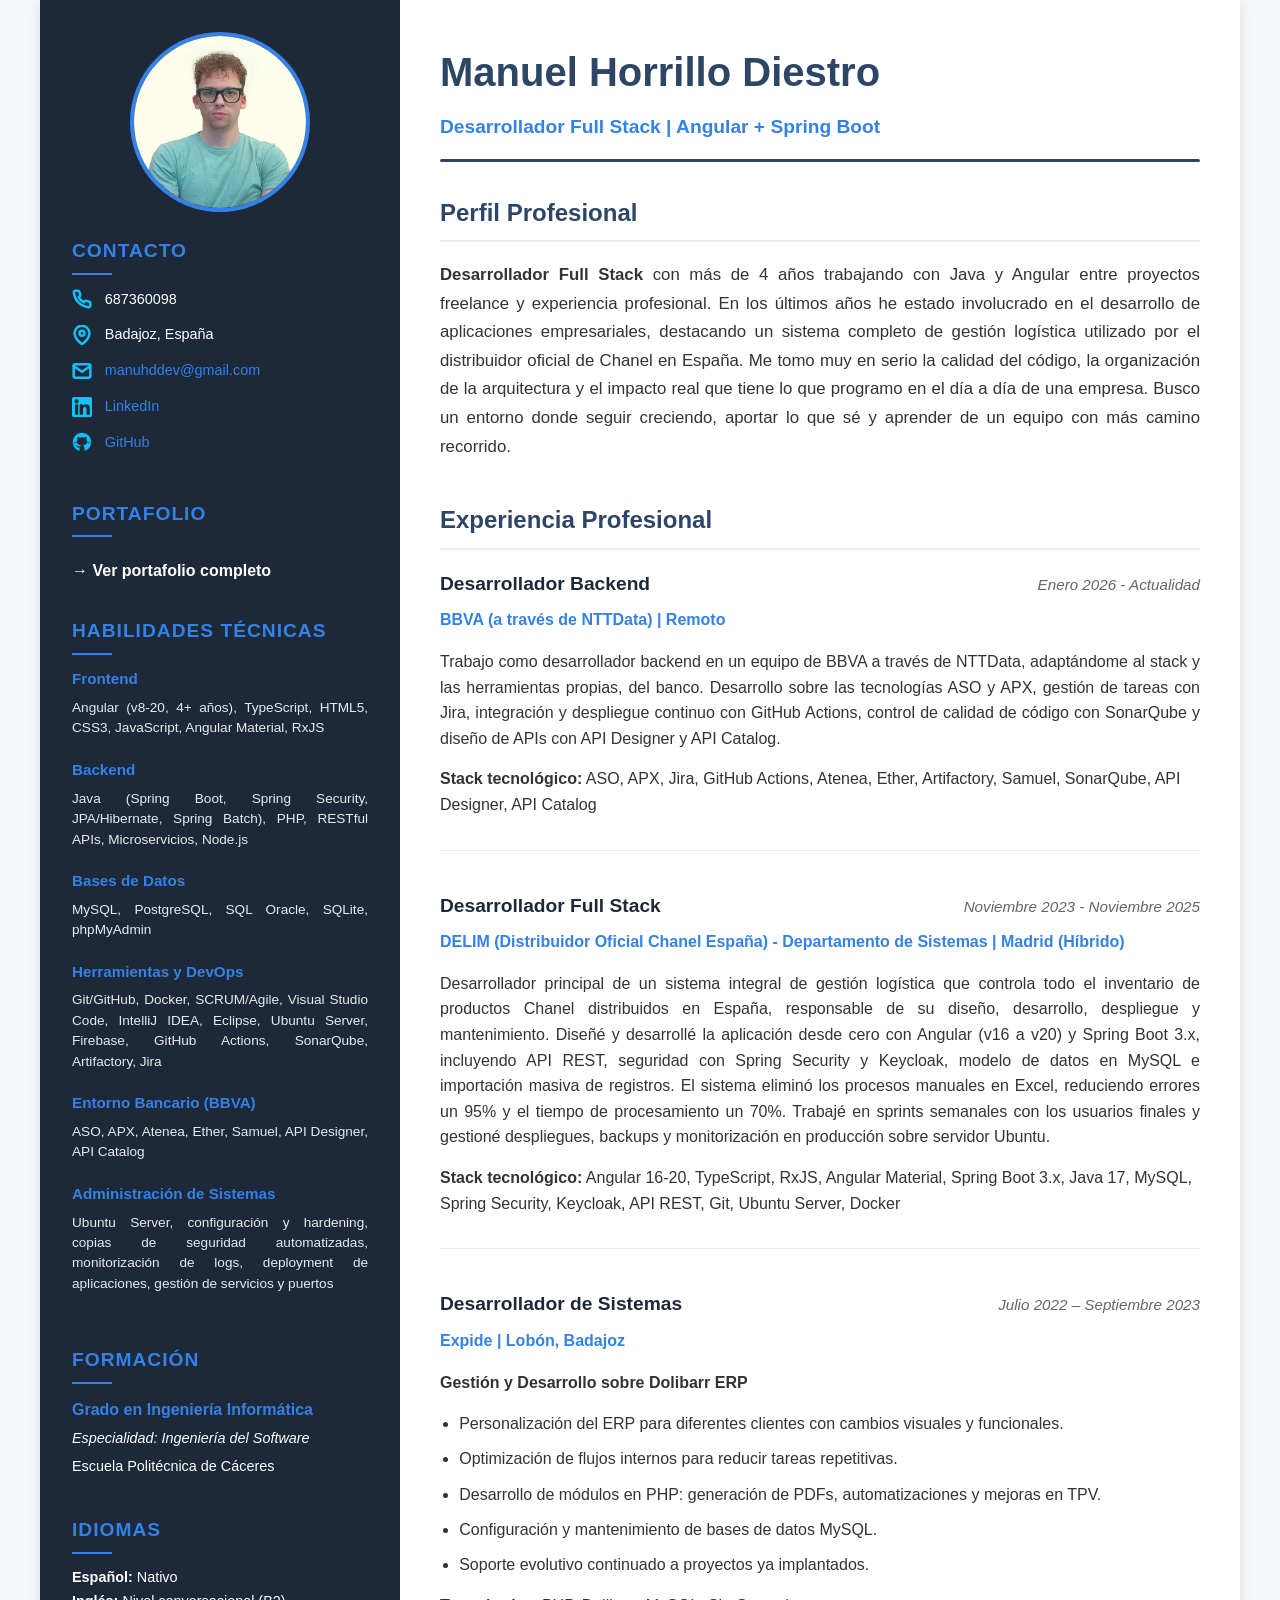
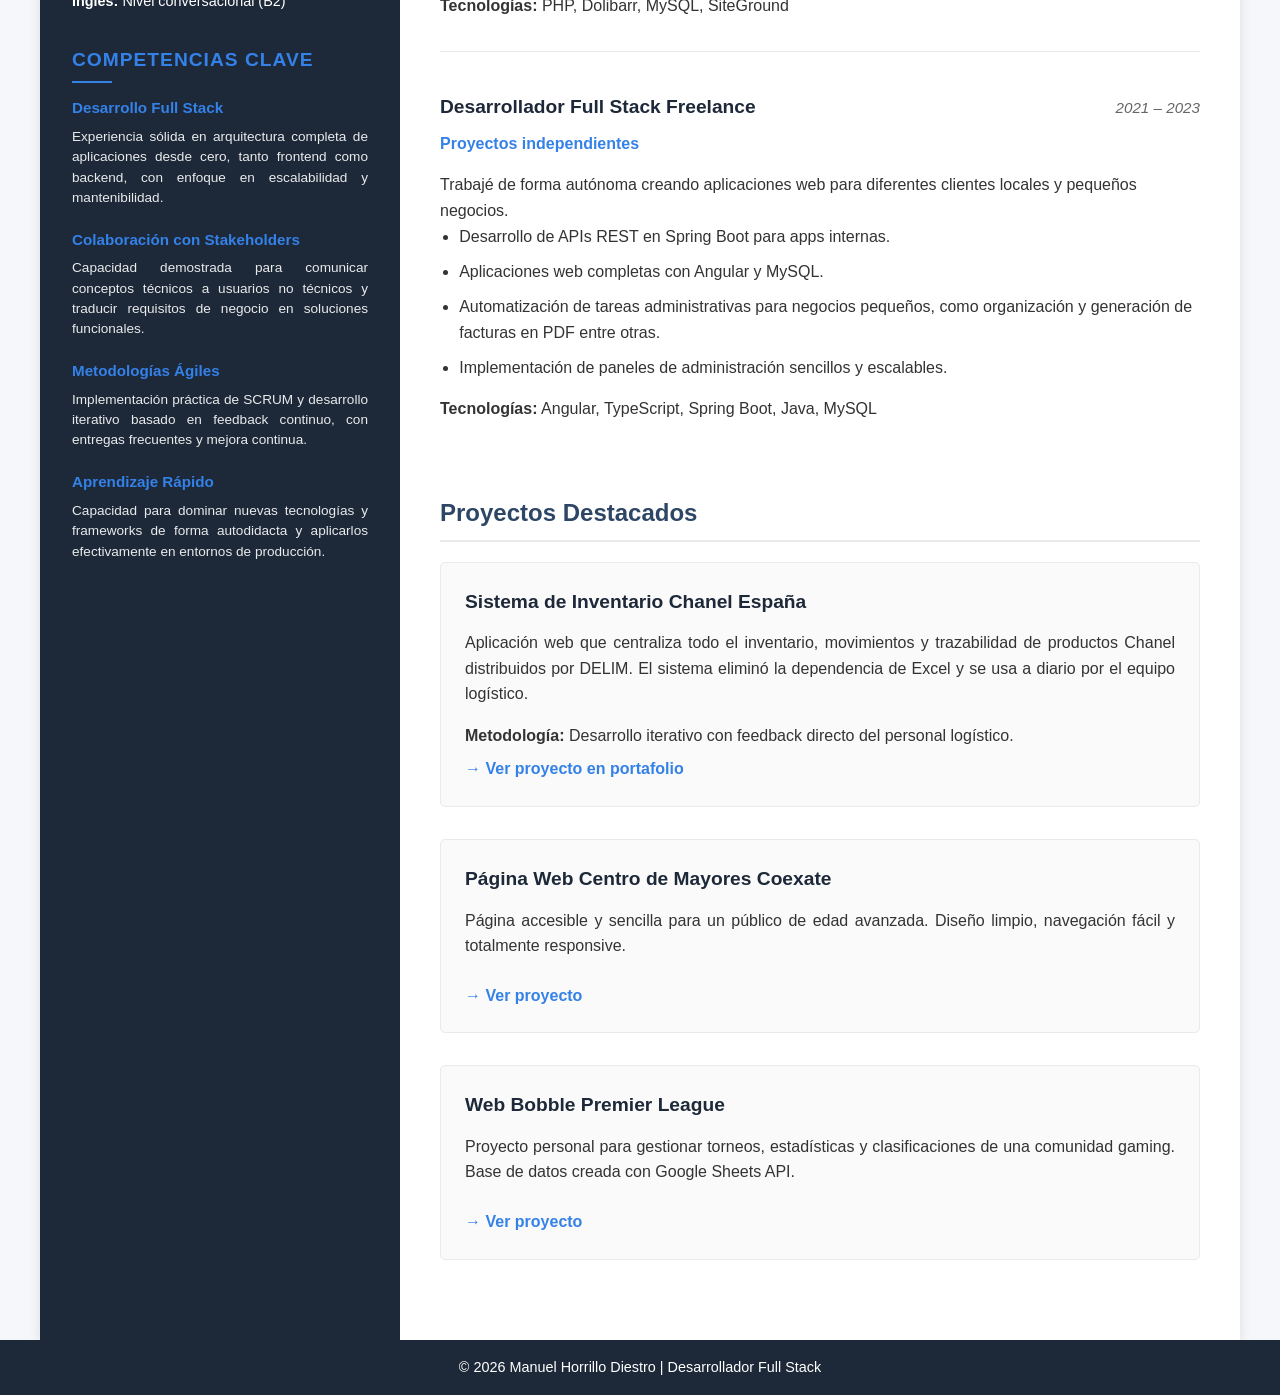
==== commit 0c3f5142: "fix: corregir cuerpo de la experiencia en BBVA/NTTData Co-Authored-By: Claude Sonnet 5 <noreply@anth" ====
--- a/index.html
+++ b/index.html
@@ -135,9 +135,9 @@
 
                     <div class="job-description">
                         <p style="margin-bottom: 15px; text-align: justify;">
-                            Trabajo como desarrollador backend en un equipo de BBVA a través de NTTData, adaptándome al stack y las herramientas propias
-                            del banco: desarrollo sobre las plataformas internas ASO y APX, gestión de tareas con Jira, integración y despliegue continuo
-                            con GitHub Actions, control de calidad de código con SonarQube y diseño/documentación de APIs con API Designer y API Catalog.
+                            Trabajo como desarrollador backend en un equipo de BBVA a través de NTTData, adaptándome al stack y las herramientas propias,
+                            del banco. Desarrollo sobre las tecnologías ASO y APX, gestión de tareas con Jira, integración y despliegue continuo con
+                            GitHub Actions, control de calidad de código con SonarQube y diseño de APIs con API Designer y API Catalog.
                         </p>
 
                         <div style="margin-top: 15px;">
--- a/styles.css
+++ b/styles.css
@@ -459,8 +459,43 @@
 }
 
 @media print {
-    /* .salto {
-        margin-top: 2rem;
-        page-break-before: always;
-    } */
+    body {
+        background-color: white;
+    }
+
+    .cv-container {
+        display: flex;
+        flex-direction: row;
+        max-width: 100%;
+        box-shadow: none;
+    }
+
+    .sidebar {
+        width: 30%;
+        padding-bottom: 2rem;
+    }
+
+    .main-content {
+        width: 70%;
+    }
+
+    .job-header {
+        flex-direction: row;
+        align-items: baseline;
+    }
+
+    .sidebar-section,
+    .skill-group,
+    .job-item,
+    .project-item {
+        break-inside: avoid;
+        page-break-inside: avoid;
+    }
+
+    .section-title,
+    .job-header,
+    .sidebar-heading {
+        break-after: avoid;
+        page-break-after: avoid;
+    }
 }
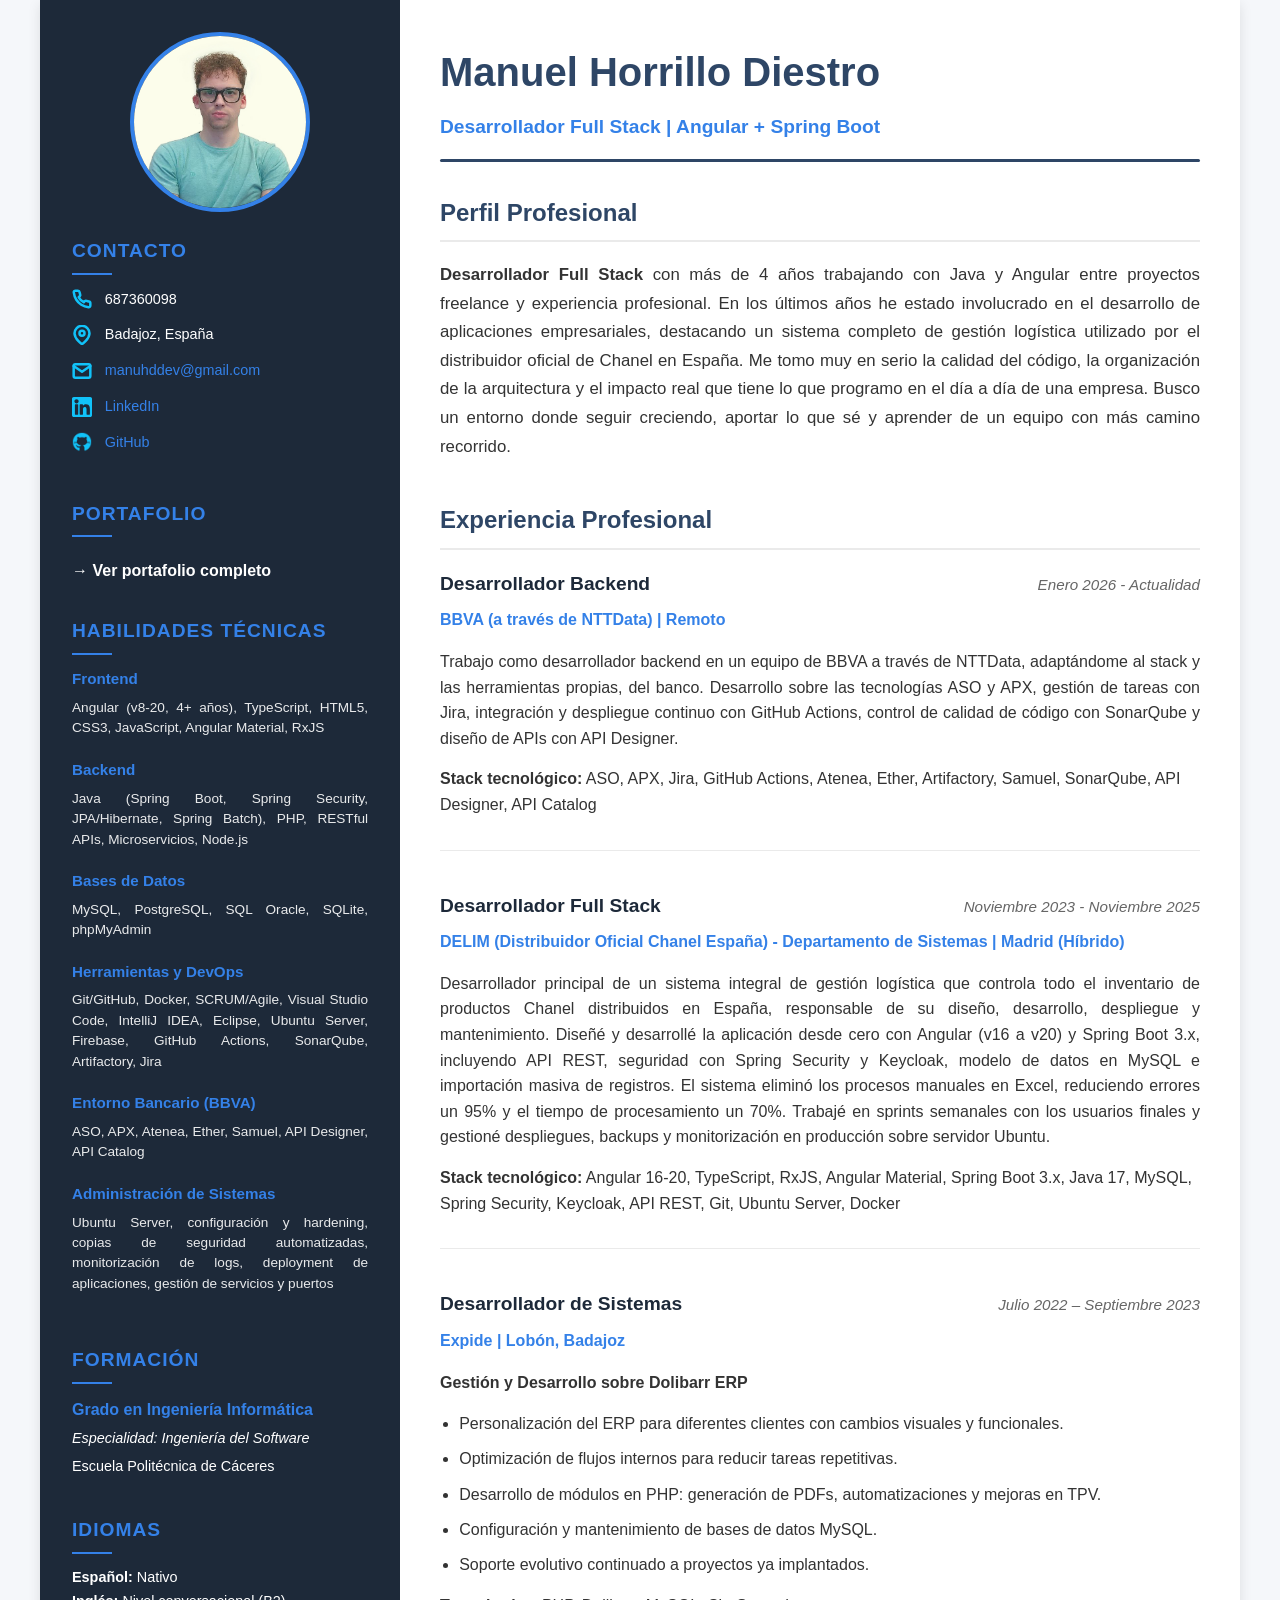
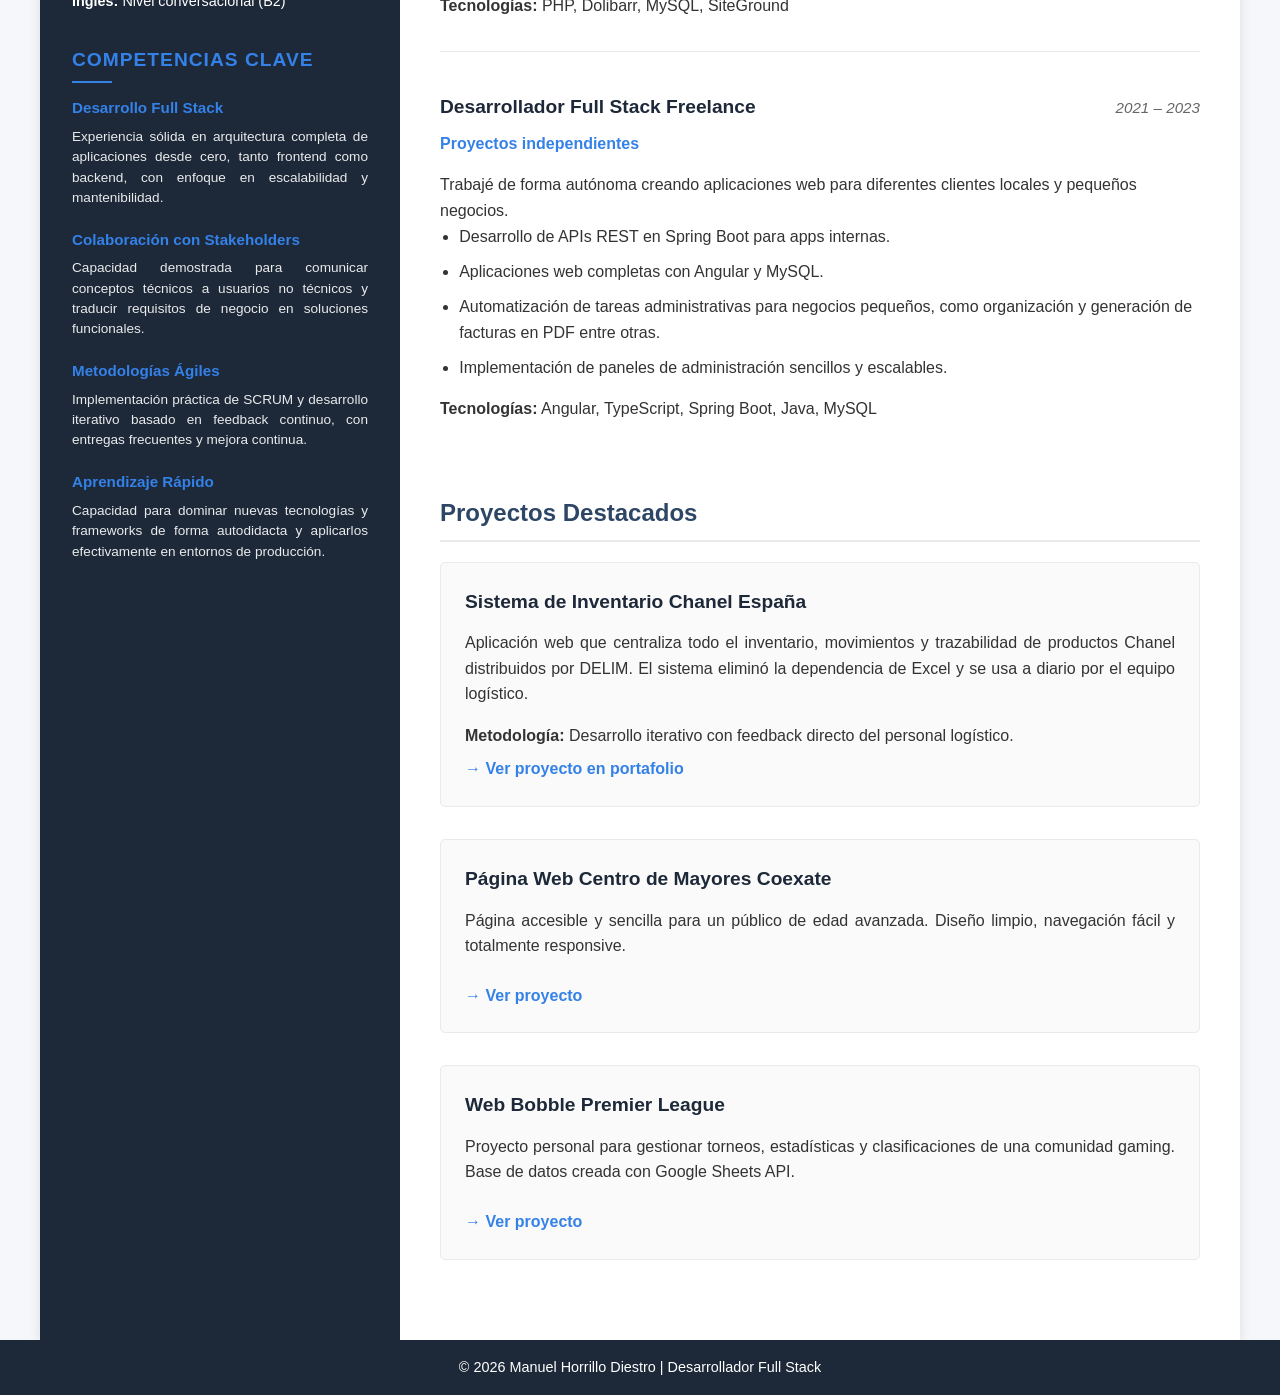
==== commit 274675f0: "fix: quitar API Catalog del cuerpo de BBVA y evitar cortes de flexbox al imprimir Co-Authored-By: Cl" ====
--- a/index.html
+++ b/index.html
@@ -137,7 +137,7 @@
                         <p style="margin-bottom: 15px; text-align: justify;">
                             Trabajo como desarrollador backend en un equipo de BBVA a través de NTTData, adaptándome al stack y las herramientas propias,
                             del banco. Desarrollo sobre las tecnologías ASO y APX, gestión de tareas con Jira, integración y despliegue continuo con
-                            GitHub Actions, control de calidad de código con SonarQube y diseño de APIs con API Designer y API Catalog.
+                            GitHub Actions, control de calidad de código con SonarQube y diseño de APIs con API Designer.
                         </p>
 
                         <div style="margin-top: 15px;">
--- a/styles.css
+++ b/styles.css
@@ -464,18 +464,33 @@
     }
 
     .cv-container {
-        display: flex;
-        flex-direction: row;
+        display: block;
         max-width: 100%;
         box-shadow: none;
     }
 
+    .cv-container::after {
+        content: "";
+        display: table;
+        clear: both;
+    }
+
     .sidebar {
+        display: block;
+        float: left;
         width: 30%;
         padding-bottom: 2rem;
+        text-align: center;
+    }
+
+    .profile-img {
+        margin-left: auto;
+        margin-right: auto;
     }
 
     .main-content {
+        display: block;
+        float: left;
         width: 70%;
     }
 
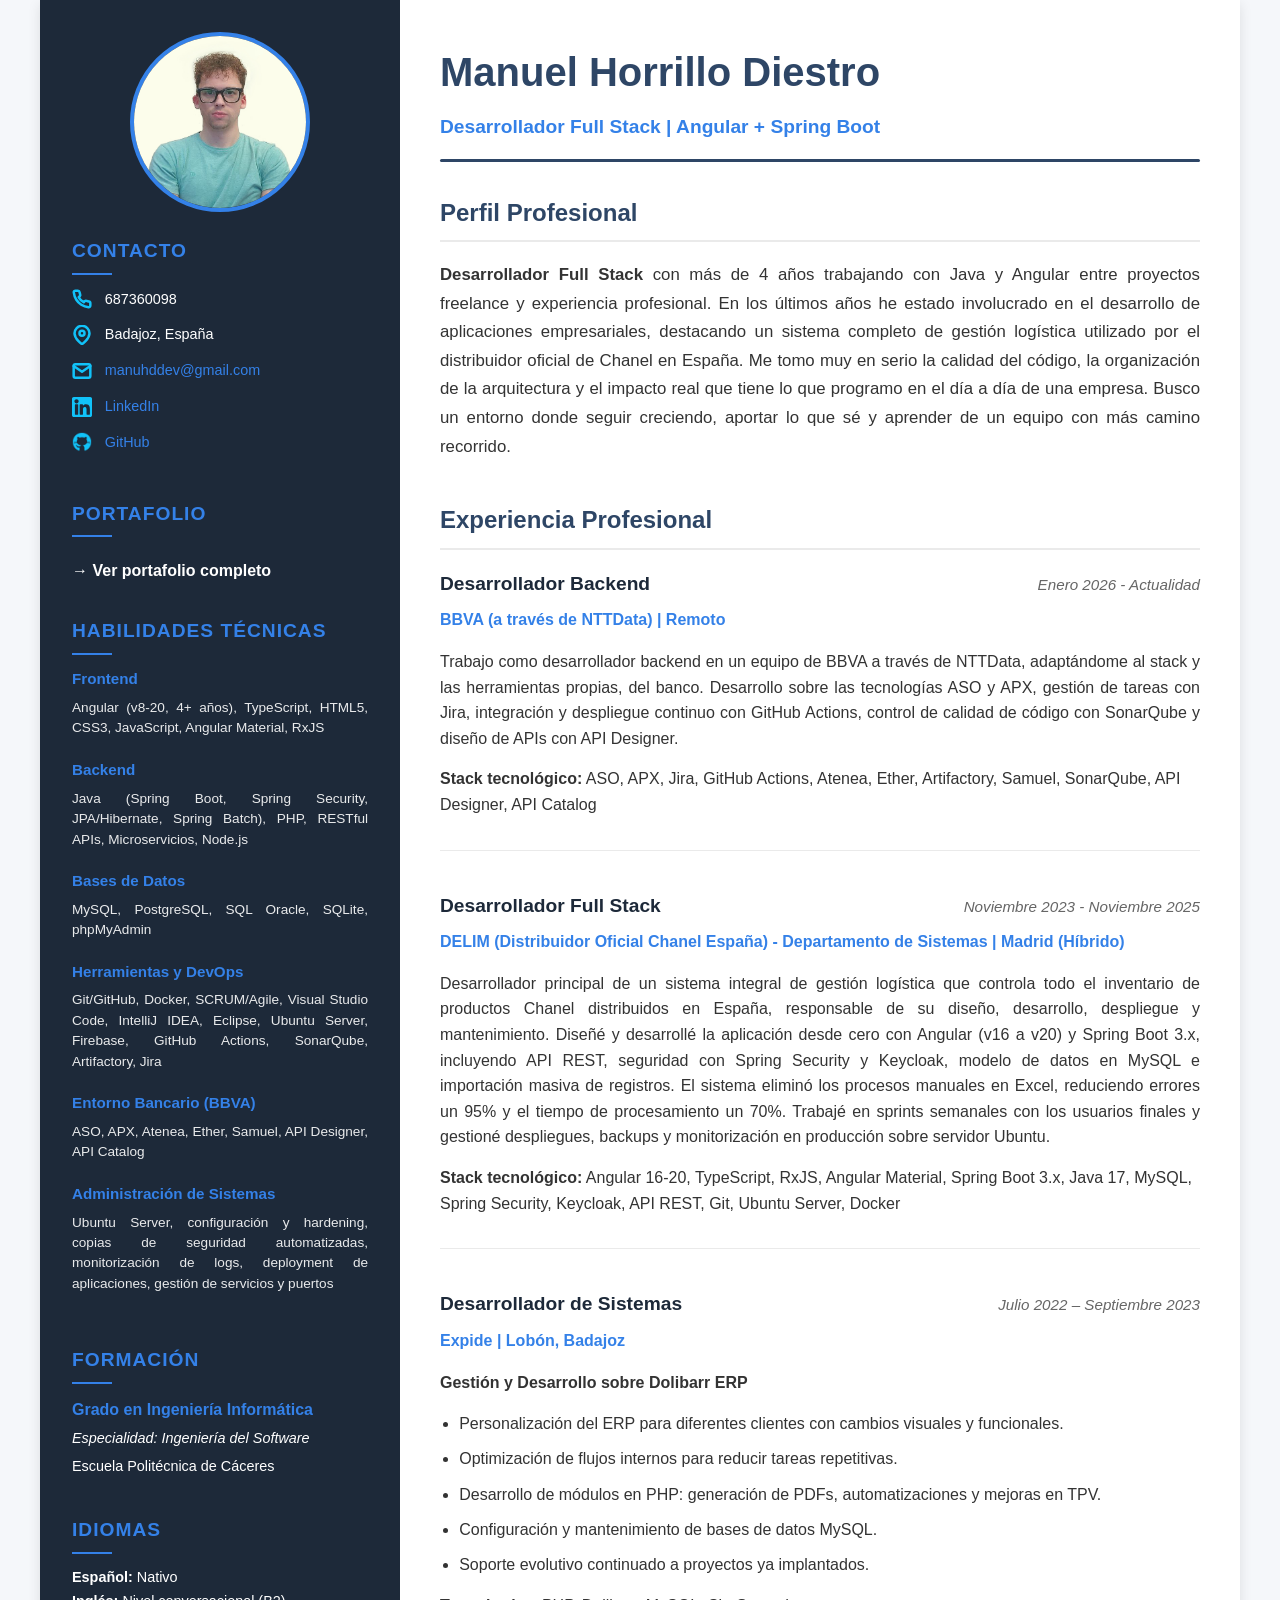
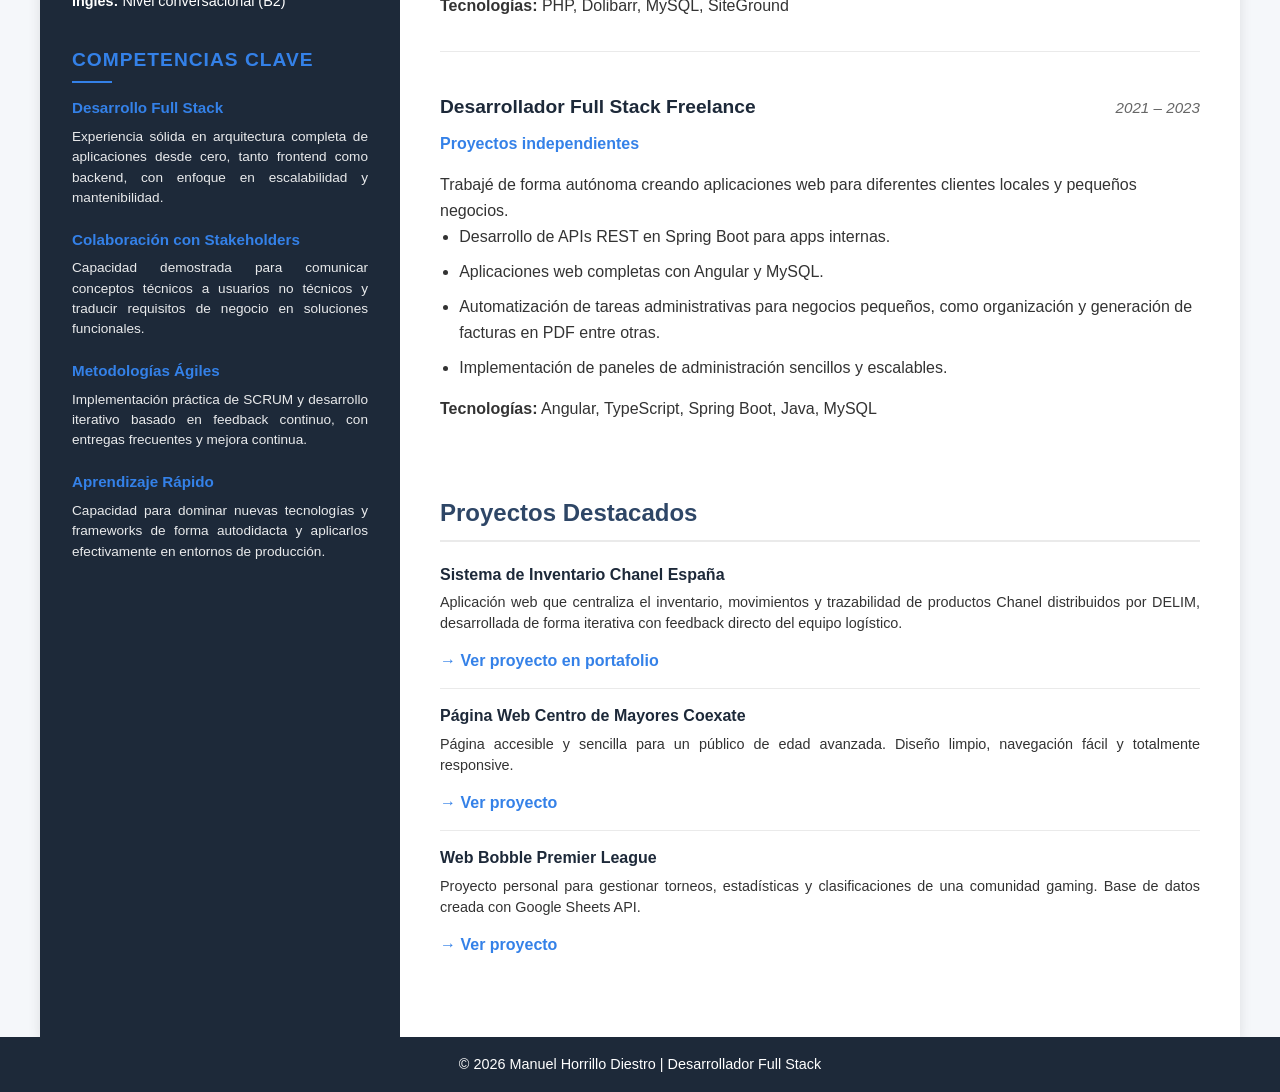
==== commit fa80ec81: "fix: compactar Proyectos Destacados y extender el fondo del sidebar hasta el final en PDF Co-Authore" ====
--- a/index.html
+++ b/index.html
@@ -222,11 +222,8 @@
                 <div class="project-item">
                     <h3 class="project-title">Sistema de Inventario Chanel España</h3>
                     <p class="project-description">
-                        Aplicación web que centraliza todo el inventario, movimientos y trazabilidad de productos Chanel distribuidos por DELIM. 
-                        El sistema eliminó la dependencia de Excel y se usa a diario por el equipo logístico.
-                    </p>
-                    <p>
-                        <strong>Metodología:</strong> Desarrollo iterativo con feedback directo del personal logístico.
+                        Aplicación web que centraliza el inventario, movimientos y trazabilidad de productos Chanel distribuidos por DELIM,
+                        desarrollada de forma iterativa con feedback directo del equipo logístico.
                     </p>
                     <a class="project-link" href="https://manuhddev.github.io/Portafolio/" target="_blank">→ Ver proyecto en portafolio</a>
                 </div>
--- a/styles.css
+++ b/styles.css
@@ -319,11 +319,15 @@
 
 /* Proyectos destacados */
 .project-item {
-    margin-bottom: 2rem;
-    padding: 1.5rem;
-    border: 1px solid #eaeaea;
-    border-radius: var(--border-radius);
-    background-color: #fafafa;
+    margin-bottom: 0.9rem;
+    padding-bottom: 0.9rem;
+    border-bottom: 1px solid #eaeaea;
+}
+
+.project-item:last-child {
+    margin-bottom: 0;
+    padding-bottom: 0;
+    border-bottom: none;
 }
 
 .featured-project {
@@ -334,8 +338,8 @@
 
 .project-title {
     font-weight: bold;
-    font-size: 1.2rem;
-    margin-bottom: 0.8rem;
+    font-size: 1rem;
+    margin-bottom: 0.3rem;
     color: var(--primary-color);
 }
 
@@ -351,8 +355,9 @@
 }
 
 .project-description {
-    margin-bottom: 1rem;
-    line-height: 1.6;
+    margin-bottom: 0.4rem;
+    font-size: 0.9rem;
+    line-height: 1.45;
     text-align: justify;
 }
 
@@ -467,6 +472,10 @@
         display: block;
         max-width: 100%;
         box-shadow: none;
+        background: linear-gradient(to right, var(--primary-color) 0%, var(--primary-color) 30%, white 30%, white 100%);
+        -webkit-print-color-adjust: exact;
+        print-color-adjust: exact;
+        color-adjust: exact;
     }
 
     .cv-container::after {
@@ -481,6 +490,7 @@
         width: 30%;
         padding-bottom: 2rem;
         text-align: center;
+        background-color: transparent;
     }
 
     .profile-img {
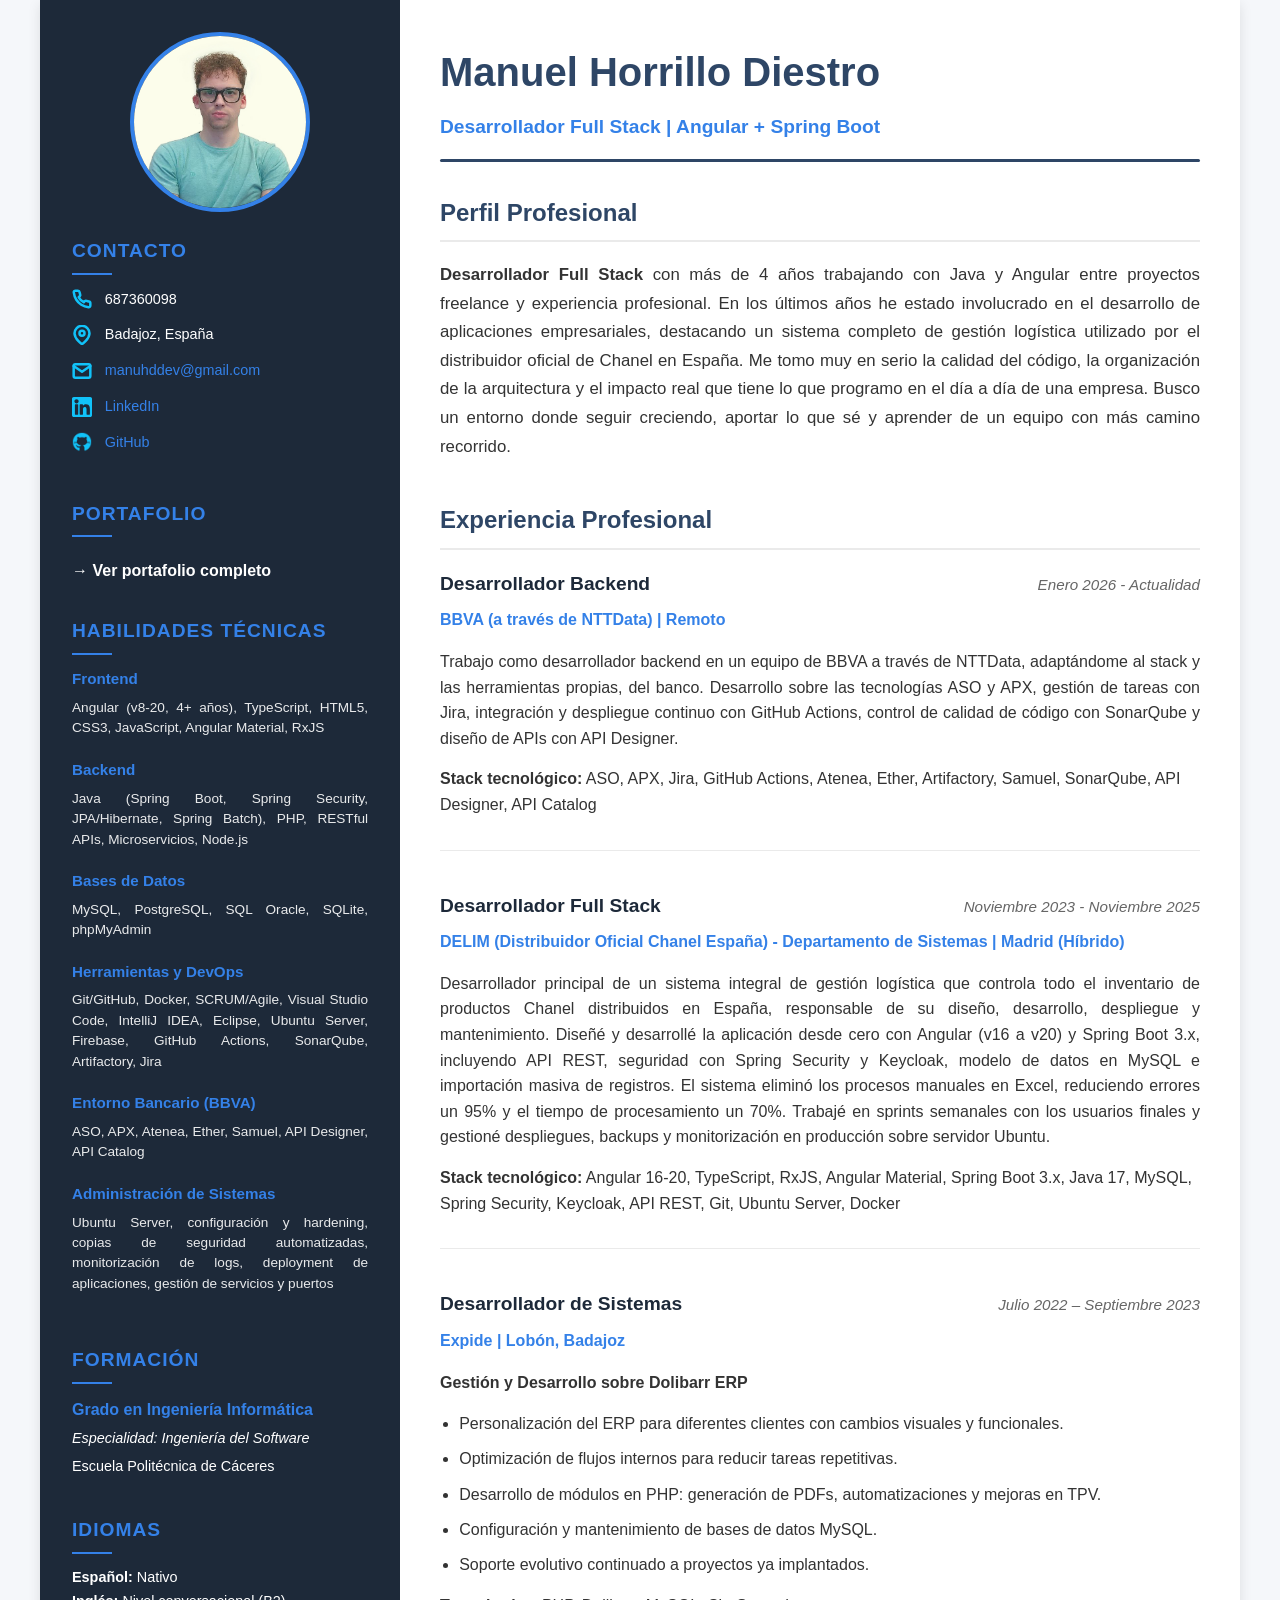
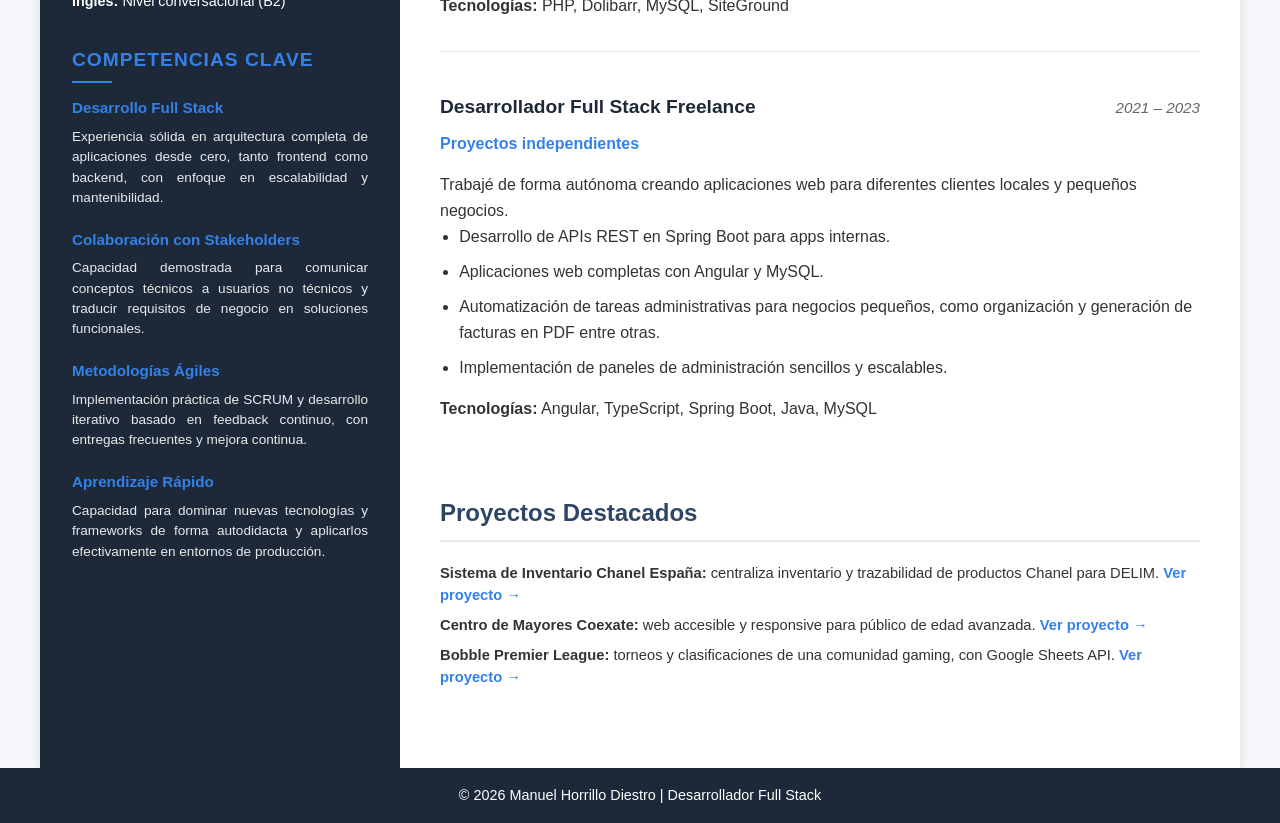
==== commit ae86292f: "refactor: rediseñar Proyectos Destacados como lista compacta de una línea Co-Authored-By: Claude Son" ====
--- a/index.html
+++ b/index.html
@@ -218,32 +218,12 @@
             
             <div class="main-section">
                 <h2 class="section-title">Proyectos Destacados</h2>
-                
-                <div class="project-item">
-                    <h3 class="project-title">Sistema de Inventario Chanel España</h3>
-                    <p class="project-description">
-                        Aplicación web que centraliza el inventario, movimientos y trazabilidad de productos Chanel distribuidos por DELIM,
-                        desarrollada de forma iterativa con feedback directo del equipo logístico.
-                    </p>
-                    <a class="project-link" href="https://manuhddev.github.io/Portafolio/" target="_blank">→ Ver proyecto en portafolio</a>
-                </div>
-                
-                <div class="project-item">
-                    <h3 class="project-title">Página Web Centro de Mayores Coexate</h3>
-                    <p class="project-description">
-                        Página accesible y sencilla para un público de edad avanzada. Diseño limpio, navegación fácil y totalmente responsive.
-                    </p>
-                    <a class="project-link" href="https://coexate.web.app/" target="_blank">→ Ver proyecto</a>
-                </div>
-                
-                <div class="project-item">
-                    <h3 class="project-title">Web Bobble Premier League</h3>
-                    <p class="project-description">
-                        Proyecto personal para gestionar torneos, estadísticas y clasificaciones de una comunidad gaming. 
-                        Base de datos creada con Google Sheets API.
-                    </p>
-                    <a class="project-link" href="https://bobblepremierleagueoficial.web.app" target="_blank">→ Ver proyecto</a>
-                </div>
+
+                <ul class="project-list">
+                    <li><strong>Sistema de Inventario Chanel España:</strong> centraliza inventario y trazabilidad de productos Chanel para DELIM. <a class="project-link" href="https://manuhddev.github.io/Portafolio/" target="_blank">Ver proyecto →</a></li>
+                    <li><strong>Centro de Mayores Coexate:</strong> web accesible y responsive para público de edad avanzada. <a class="project-link" href="https://coexate.web.app/" target="_blank">Ver proyecto →</a></li>
+                    <li><strong>Bobble Premier League:</strong> torneos y clasificaciones de una comunidad gaming, con Google Sheets API. <a class="project-link" href="https://bobblepremierleagueoficial.web.app" target="_blank">Ver proyecto →</a></li>
+                </ul>
             </div>
         </div>
     </div>
--- a/styles.css
+++ b/styles.css
@@ -318,68 +318,24 @@
 }
 
 /* Proyectos destacados */
-.project-item {
-    margin-bottom: 0.9rem;
-    padding-bottom: 0.9rem;
-    border-bottom: 1px solid #eaeaea;
-}
-
-.project-item:last-child {
+.project-list {
+    list-style: none;
+}
+
+.project-list li {
+    margin-bottom: 0.5rem;
+    font-size: 0.92rem;
+    line-height: 1.5;
+}
+
+.project-list li:last-child {
     margin-bottom: 0;
-    padding-bottom: 0;
-    border-bottom: none;
-}
-
-.featured-project {
-    border-color: var(--success-color);
-    background-color: rgba(34, 197, 94, 0.05);
-    position: relative;
-}
-
-.project-title {
-    font-weight: bold;
-    font-size: 1rem;
-    margin-bottom: 0.3rem;
-    color: var(--primary-color);
-}
-
-.production-badge {
-    display: inline-block;
-    background-color: var(--success-color);
-    color: white;
-    padding: 0.2rem 0.8rem;
-    border-radius: 15px;
-    font-size: 0.8rem;
-    font-weight: bold;
-    margin-bottom: 1rem;
-}
-
-.project-description {
-    margin-bottom: 0.4rem;
-    font-size: 0.9rem;
-    line-height: 1.45;
-    text-align: justify;
-}
-
-.project-collaboration {
-    margin-bottom: 1rem;
-    padding: 0.8rem;
-    background-color: rgba(52, 129, 232, 0.05);
-    border-left: 3px solid var(--secondary-color);
-    border-radius: 0 var(--border-radius) var(--border-radius) 0;
-}
-
-.project-tech-note {
-    margin-bottom: 1rem;
-    font-style: italic;
-    color: var(--gray-text);
 }
 
 .project-link {
-    display: inline-block;
+    display: inline;
     color: var(--secondary-color);
     font-weight: 600;
-    margin-top: 0.5rem;
 }
 
 .project-link:hover {
